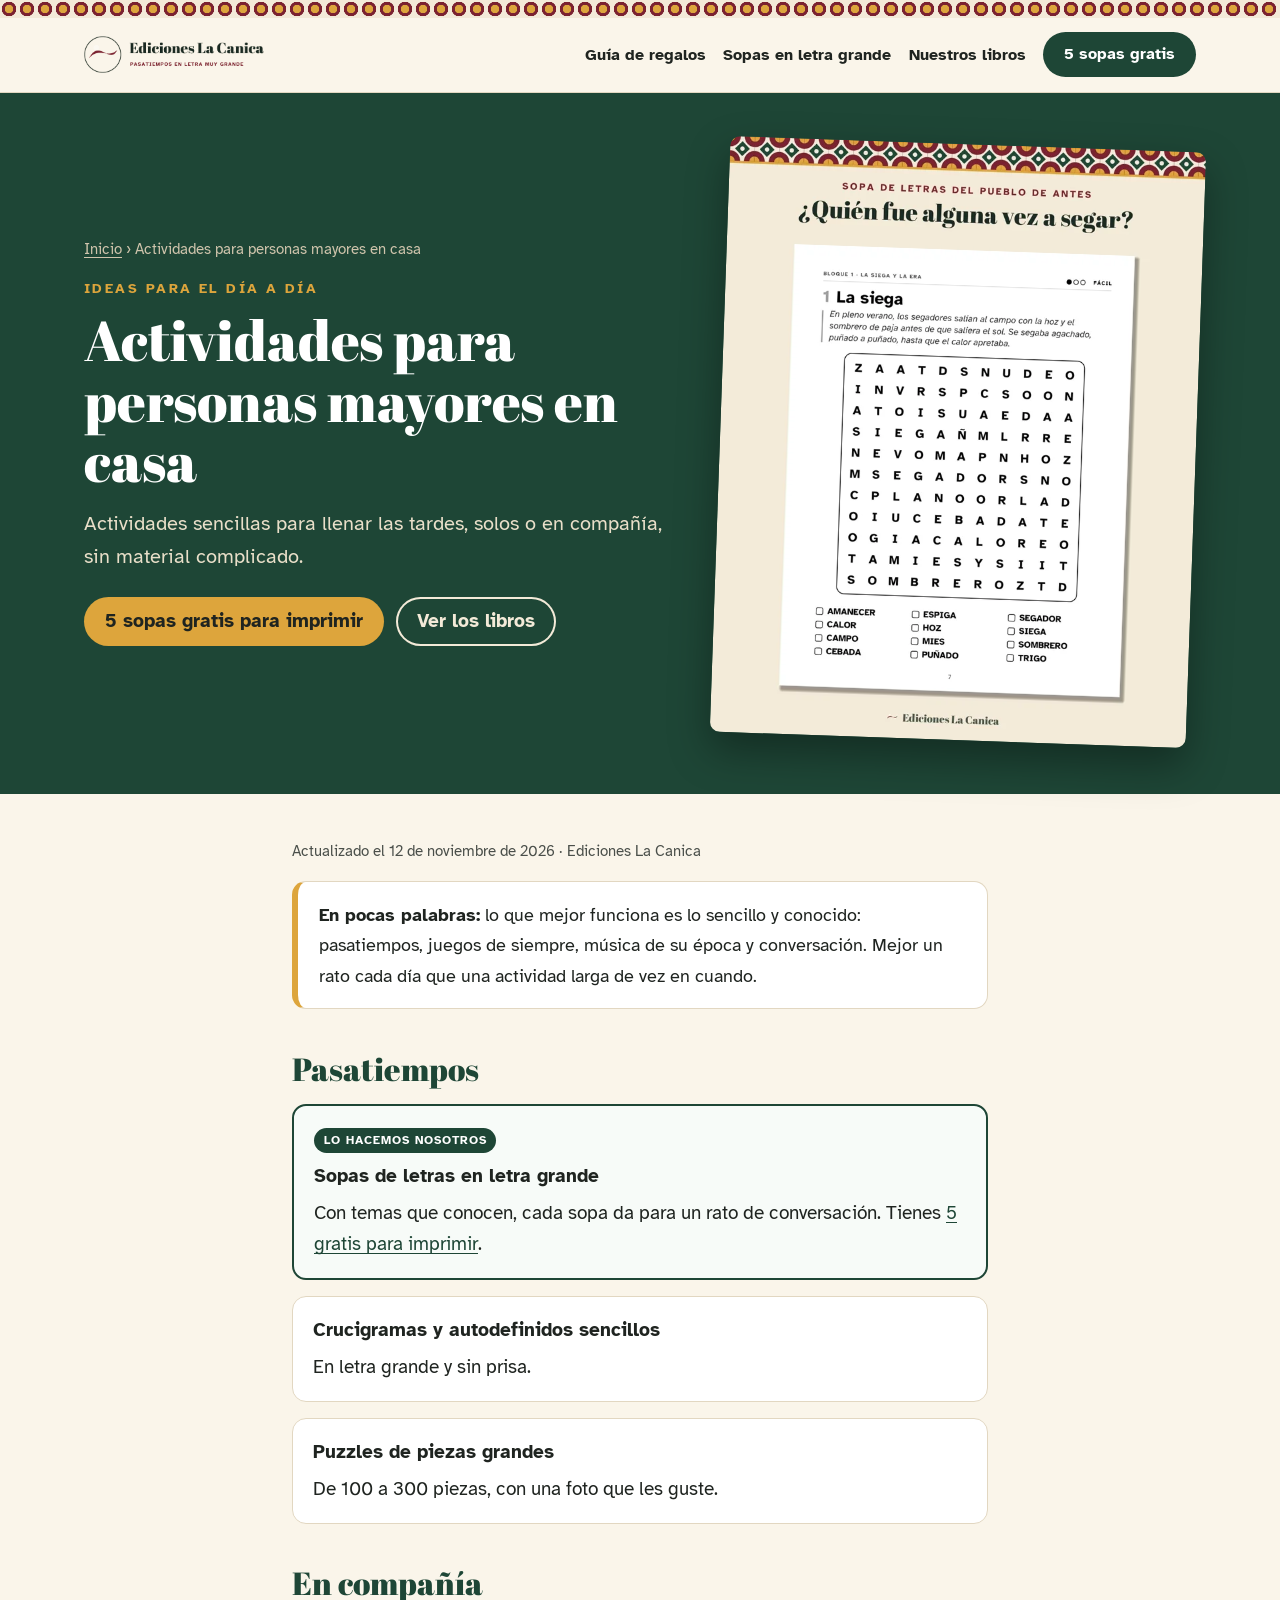
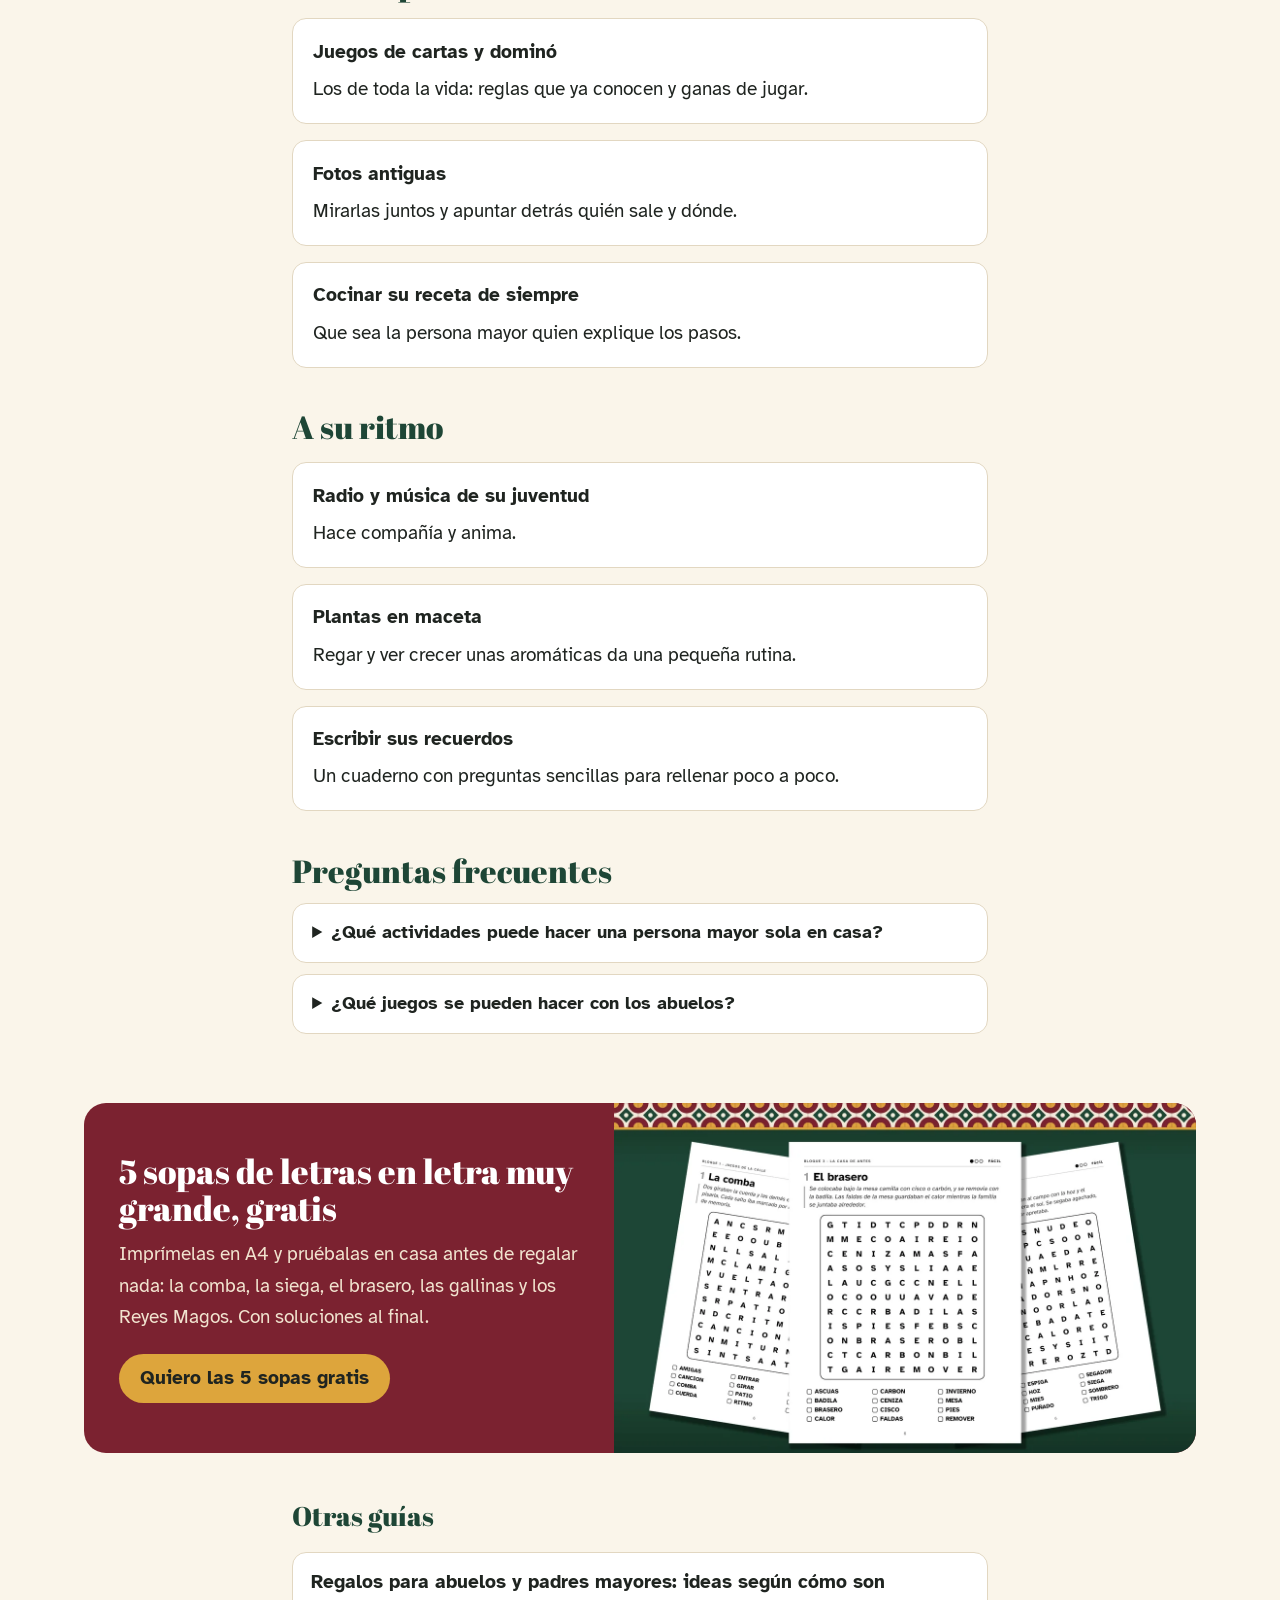
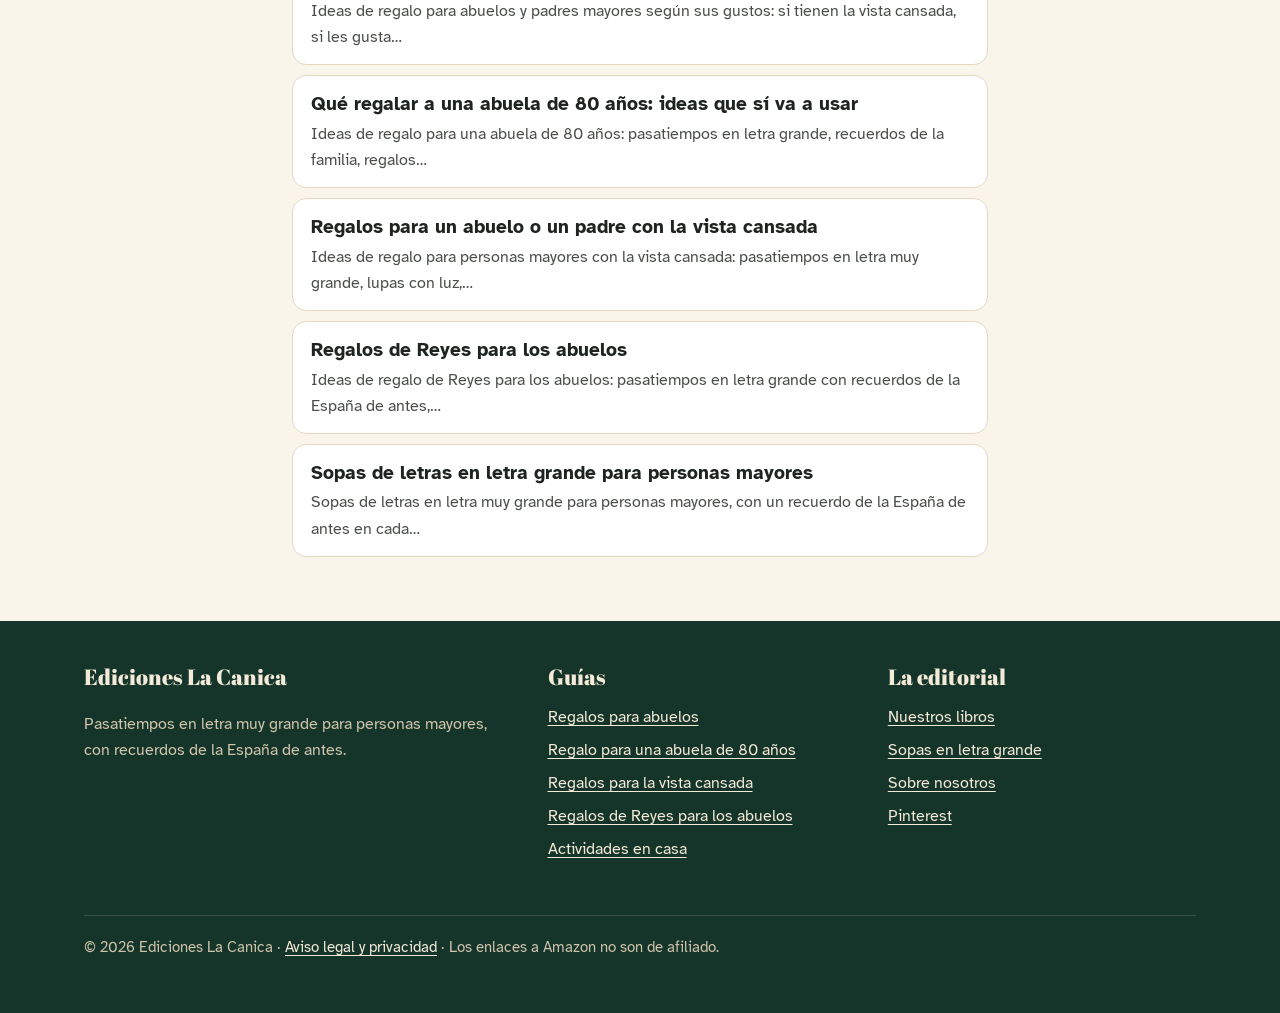
==== actividades-para-mayores-en-casa/index.html @ 73f5ea28 "Web de Ediciones La Canica: guía de regalos para abuelos y sopas de letras en letra grande Co-Author" ====
<!doctype html>
<html lang="es">
<head>
<meta charset="utf-8">
<meta name="viewport" content="width=device-width, initial-scale=1">
<title>Actividades para personas mayores en casa: ideas sencillas</title>
<meta name="description" content="Ideas sencillas de actividades para personas mayores en casa: pasatiempos en letra grande, juegos para hacer en familia, música, plantas y recuerdos.">
<link rel="canonical" href="https://edicioneslacanica.github.io/actividades-para-mayores-en-casa/">
<meta name="robots" content="index, follow, max-image-preview:large">
<meta property="og:type" content="article">
<meta property="og:locale" content="es_ES">
<meta property="og:site_name" content="Ediciones La Canica">
<meta property="og:title" content="Actividades para personas mayores en casa: ideas sencillas">
<meta property="og:description" content="Ideas sencillas de actividades para personas mayores en casa: pasatiempos en letra grande, juegos para hacer en familia, música, plantas y recuerdos.">
<meta property="og:url" content="https://edicioneslacanica.github.io/actividades-para-mayores-en-casa/">
<meta property="og:image" content="https://edicioneslacanica.github.io/img/og-imagen.jpg">
<meta name="twitter:card" content="summary_large_image">
<link rel="icon" type="image/png" href="/favicon.png">
<link rel="preload" href="/fuentes/abril-fatface.woff2" as="font" type="font/woff2" crossorigin>
<link rel="preload" href="/fuentes/atkinson-canica.woff2" as="font" type="font/woff2" crossorigin>
<link rel="stylesheet" href="/estilo.css">
<script type="application/ld+json">{"@context": "https://schema.org", "@graph": [{"@type": "Organization", "@id": "https://edicioneslacanica.github.io/#organizacion", "name": "Ediciones La Canica", "url": "https://edicioneslacanica.github.io/", "logo": "https://edicioneslacanica.github.io/img/logo.png", "sameAs": ["https://www.pinterest.com/edicioneslacanica"]}, {"@type": "WebSite", "@id": "https://edicioneslacanica.github.io/#web", "url": "https://edicioneslacanica.github.io/", "name": "Ediciones La Canica", "inLanguage": "es-ES", "publisher": {"@id": "https://edicioneslacanica.github.io/#organizacion"}}, {"@type": "Article", "headline": "Actividades para personas mayores en casa", "description": "Ideas sencillas de actividades para personas mayores en casa: pasatiempos en letra grande, juegos para hacer en familia, música, plantas y recuerdos.", "inLanguage": "es-ES", "dateModified": "2026-11-12", "mainEntityOfPage": "https://edicioneslacanica.github.io/actividades-para-mayores-en-casa/", "author": {"@id": "https://edicioneslacanica.github.io/#organizacion"}, "publisher": {"@id": "https://edicioneslacanica.github.io/#organizacion"}, "image": "https://edicioneslacanica.github.io/img/sopa-la-siega.webp"}, {"@type": "FAQPage", "mainEntity": [{"@type": "Question", "name": "¿Qué actividades puede hacer una persona mayor sola en casa?", "acceptedAnswer": {"@type": "Answer", "text": "Pasatiempos en letra grande, escuchar la radio o audiolibros, cuidar plantas en maceta, ordenar fotos o escribir sus recuerdos. Mejor si son actividades sencillas y que pueda hacer a su ritmo."}}, {"@type": "Question", "name": "¿Qué juegos se pueden hacer con los abuelos?", "acceptedAnswer": {"@type": "Answer", "text": "Juegos de cartas de siempre, el dominó, sopas de letras a medias o adivinar quién sale en fotos antiguas de la familia."}}]}, {"@type": "BreadcrumbList", "itemListElement": [{"@type": "ListItem", "position": 1, "name": "Inicio", "item": "https://edicioneslacanica.github.io/"}, {"@type": "ListItem", "position": 2, "name": "Actividades para personas mayores en casa", "item": "https://edicioneslacanica.github.io/actividades-para-mayores-en-casa/"}]}]}</script>
</head>
<body>
<div class="baldosas" aria-hidden="true"></div>
<header class="cabecera">
  <div class="dentro">
    <a class="marca" href="/" aria-label="Ediciones La Canica, inicio"><img src="/img/logo.png" width="539" height="112" alt="Ediciones La Canica"></a>
    
<nav class="menu" aria-label="Principal">
  <a href="/">Guía de regalos</a>
  <a href="/sopas-de-letras-letra-grande/">Sopas en letra grande</a>
  <a href="/libros/">Nuestros libros</a>
  <a class="boton" href="https://sopas-letra-grande-gratis.subscribepage.io" rel="noopener">5 sopas gratis</a>
</nav>
  </div>
</header>
<main>
<section class="heroe">
  <div class="dentro">
    <div>
      <p class="miga"><a href="/">Inicio</a> › Actividades para personas mayores en casa</p>
      <p class="etiqueta">Ideas para el día a día</p>
      <h1>Actividades para personas mayores en casa</h1>
      <p class="entradilla">Actividades sencillas para llenar las tardes, solos o en compañía, sin material complicado.</p>
      <div class="acciones">
        <a class="boton oro" href="https://sopas-letra-grande-gratis.subscribepage.io" rel="noopener">5 sopas gratis para imprimir</a>
        <a class="boton claro" href="/libros/">Ver los libros</a>
      </div>
    </div>
    <figure><img src="/img/sopa-la-siega.webp" width="720" height="900" alt="Sopa de letras en letra grande sobre la siega" fetchpriority="high"></figure>
  </div>
</section>
<article class="articulo">
<p class="actualizado">Actualizado el 12 de noviembre de 2026 · Ediciones La Canica</p>

<p class="resumen"><strong>En pocas palabras:</strong> lo que mejor funciona es lo sencillo y conocido: pasatiempos, juegos de siempre, música de su época y conversación. Mejor un rato cada día que una actividad larga de vez en cuando.</p>

<h2>Pasatiempos</h2>
<div class="ideas">
<div class="idea nuestra"><span class="sello">Lo hacemos nosotros</span><h3>Sopas de letras en letra grande</h3><p>Con temas que conocen, cada sopa da para un rato de conversación. Tienes <a href="{LANDING}" rel="noopener">5 gratis para imprimir</a>.</p></div>
<div class="idea"><h3>Crucigramas y autodefinidos sencillos</h3><p>En letra grande y sin prisa.</p></div>
<div class="idea"><h3>Puzzles de piezas grandes</h3><p>De 100 a 300 piezas, con una foto que les guste.</p></div>
</div>

<h2>En compañía</h2>
<div class="ideas">
<div class="idea"><h3>Juegos de cartas y dominó</h3><p>Los de toda la vida: reglas que ya conocen y ganas de jugar.</p></div>
<div class="idea"><h3>Fotos antiguas</h3><p>Mirarlas juntos y apuntar detrás quién sale y dónde.</p></div>
<div class="idea"><h3>Cocinar su receta de siempre</h3><p>Que sea la persona mayor quien explique los pasos.</p></div>
</div>

<h2>A su ritmo</h2>
<div class="ideas">
<div class="idea"><h3>Radio y música de su juventud</h3><p>Hace compañía y anima.</p></div>
<div class="idea"><h3>Plantas en maceta</h3><p>Regar y ver crecer unas aromáticas da una pequeña rutina.</p></div>
<div class="idea"><h3>Escribir sus recuerdos</h3><p>Un cuaderno con preguntas sencillas para rellenar poco a poco.</p></div>
</div>

<h2>Preguntas frecuentes</h2>

<div class="faq"><details><summary>¿Qué actividades puede hacer una persona mayor sola en casa?</summary><p>Pasatiempos en letra grande, escuchar la radio o audiolibros, cuidar plantas en maceta, ordenar fotos o escribir sus recuerdos. Mejor si son actividades sencillas y que pueda hacer a su ritmo.</p></details><details><summary>¿Qué juegos se pueden hacer con los abuelos?</summary><p>Juegos de cartas de siempre, el dominó, sopas de letras a medias o adivinar quién sale en fotos antiguas de la familia.</p></details></div>
</article>

<section class="gratis" aria-labelledby="gratis-titulo">
  <div class="caja">
    <div class="texto">
      <h2 id="gratis-titulo">5 sopas de letras en letra muy grande, gratis</h2>
      <p>Imprímelas en A4 y pruébalas en casa antes de regalar nada: la comba, la siega, el brasero, las gallinas y los Reyes Magos. Con soluciones al final.</p>
      <a class="boton oro" href="https://sopas-letra-grande-gratis.subscribepage.io" rel="noopener">Quiero las 5 sopas gratis</a>
    </div>
    <img src="/img/sopas-gratis.webp" width="1200" height="720" loading="lazy" alt="Tres páginas de sopas de letras en letra muy grande para imprimir">
  </div>
</section>
<aside class="otras" aria-label="Otras guías"><h2>Otras guías</h2><ul><li><a href="/">Regalos para abuelos y padres mayores: ideas según cómo son<span>Ideas de regalo para abuelos y padres mayores según sus gustos: si tienen la vista cansada, si les gusta…</span></a></li><li><a href="/regalo-abuela-80-anos/">Qué regalar a una abuela de 80 años: ideas que sí va a usar<span>Ideas de regalo para una abuela de 80 años: pasatiempos en letra grande, recuerdos de la familia, regalos…</span></a></li><li><a href="/regalos-abuelo-vista-cansada/">Regalos para un abuelo o un padre con la vista cansada<span>Ideas de regalo para personas mayores con la vista cansada: pasatiempos en letra muy grande, lupas con luz,…</span></a></li><li><a href="/regalos-reyes-abuelos/">Regalos de Reyes para los abuelos<span>Ideas de regalo de Reyes para los abuelos: pasatiempos en letra grande con recuerdos de la España de antes,…</span></a></li><li><a href="/sopas-de-letras-letra-grande/">Sopas de letras en letra grande para personas mayores<span>Sopas de letras en letra muy grande para personas mayores, con un recuerdo de la España de antes en cada…</span></a></li></ul></aside>
</main>
<footer class="pie">
  <div class="dentro">
    <div>
      <h2>Ediciones La Canica</h2>
      <p>Pasatiempos en letra muy grande para personas mayores, con recuerdos de la España de antes.</p>
    </div>
    <div>
      <h2>Guías</h2>
      <ul>
        <li><a href="/">Regalos para abuelos</a></li>
        <li><a href="/regalo-abuela-80-anos/">Regalo para una abuela de 80 años</a></li>
        <li><a href="/regalos-abuelo-vista-cansada/">Regalos para la vista cansada</a></li>
        <li><a href="/regalos-reyes-abuelos/">Regalos de Reyes para los abuelos</a></li>
        <li><a href="/actividades-para-mayores-en-casa/">Actividades en casa</a></li>
      </ul>
    </div>
    <div>
      <h2>La editorial</h2>
      <ul>
        <li><a href="/libros/">Nuestros libros</a></li>
        <li><a href="/sopas-de-letras-letra-grande/">Sopas en letra grande</a></li>
        <li><a href="/sobre-nosotros/">Sobre nosotros</a></li>
        <li><a href="https://www.pinterest.com/edicioneslacanica" rel="noopener">Pinterest</a></li>
      </ul>
    </div>
    <p class="legal">© 2026 Ediciones La Canica · <a href="/aviso-legal/">Aviso legal y privacidad</a> · Los enlaces a Amazon no son de afiliado.</p>
  </div>
</footer>
</body>
</html>
---- estilo.css ----
/* Ediciones La Canica · web estática. Letra grande y contraste alto: la leen hijos, nietos y mayores. */
@font-face { font-family: "Abril Fatface"; src: url("/fuentes/abril-fatface.woff2") format("woff2"); font-weight: 400; font-display: swap; }
@font-face { font-family: "Atkinson Hyperlegible"; src: url("/fuentes/atkinson-canica.woff2") format("woff2"); font-weight: 400; font-display: swap; }
@font-face { font-family: "Atkinson Hyperlegible"; src: url("/fuentes/atkinson-canica-bold.woff2") format("woff2"); font-weight: 700; font-display: swap; }

:root {
  --verde: #1E4636;
  --verde-osc: #16352A;
  --granate: #7B2230;
  --oro: #DDA53C;
  --crema: #F3EAD8;
  --crema-2: #FAF5EA;
  --tinta: #1F2420;
  --tinta-2: #4A4F4A;
  --linea: #E2D7C1;
  --ancho: 46rem;
  --ancho-ancho: 72rem;
  --radio: 14px;
}

* { box-sizing: border-box; }
html { -webkit-text-size-adjust: 100%; }
body {
  margin: 0;
  background: var(--crema-2);
  color: var(--tinta);
  font-family: "Atkinson Hyperlegible", system-ui, -apple-system, "Segoe UI", sans-serif;
  font-size: 1.1875rem;
  line-height: 1.65;
}
img { max-width: 100%; height: auto; display: block; }
a { color: var(--verde); text-decoration-thickness: 1px; text-underline-offset: 3px; }
a:hover { color: var(--granate); }
:focus-visible { outline: 3px solid var(--oro); outline-offset: 3px; }

/* Franja de baldosas, como en las portadas */
.baldosas {
  height: 18px;
  background:
    radial-gradient(circle at 50% 50%, var(--oro) 0 4px, transparent 4.5px) 0 0 / 18px 18px,
    radial-gradient(circle at 50% 50%, var(--granate) 0 7px, transparent 7.5px) 0 0 / 18px 18px,
    var(--crema);
}

/* Cabecera */
.cabecera { background: var(--crema-2); border-bottom: 1px solid var(--linea); }
.cabecera .dentro {
  max-width: var(--ancho-ancho); margin: 0 auto; padding: 0.9rem 1.25rem;
  display: flex; align-items: center; justify-content: space-between; gap: 1rem; flex-wrap: wrap;
}
.marca { display: flex; align-items: center; gap: 0.6rem; text-decoration: none; color: var(--verde); }
.marca img { width: 180px; }
.menu { display: flex; gap: 1.1rem; flex-wrap: wrap; align-items: center; font-size: 1rem; }
.menu a { text-decoration: none; color: var(--tinta); font-weight: 700; }
.menu a:hover { color: var(--granate); }
.menu a.boton { color: #fff; }

/* Botones */
.boton {
  display: inline-block; background: var(--verde); color: #fff; text-decoration: none;
  padding: 0.75rem 1.3rem; border-radius: 999px; font-weight: 700; line-height: 1.3;
}
.boton:hover { background: var(--granate); color: #fff; }
.boton.oro { background: var(--oro); color: var(--tinta); }
.boton.oro:hover { background: #c98f22; color: var(--tinta); }
.boton.claro { background: transparent; color: var(--verde); box-shadow: inset 0 0 0 2px var(--verde); }
.boton.claro:hover { background: var(--verde); color: #fff; }

/* Portada de cada página */
.heroe { background: var(--verde); color: var(--crema); }
.heroe .dentro { max-width: var(--ancho-ancho); margin: 0 auto; padding: 3.2rem 1.25rem 3.4rem; display: grid; gap: 2.5rem; grid-template-columns: 1.25fr 1fr; align-items: center; }
.heroe.solo-texto .dentro { grid-template-columns: 1fr; max-width: var(--ancho); }
.heroe .etiqueta { color: var(--oro); letter-spacing: 0.18em; font-size: 0.85rem; font-weight: 700; text-transform: uppercase; margin: 0 0 0.6rem; }
.heroe h1 { font-family: "Abril Fatface", Georgia, serif; font-weight: 400; font-size: clamp(2.2rem, 5vw, 3.5rem); line-height: 1.08; margin: 0 0 1rem; color: #fff; }
.heroe .entradilla { font-size: 1.25rem; color: #E9DFC9; margin: 0 0 1.5rem; }
.heroe .acciones { display: flex; gap: 0.8rem; flex-wrap: wrap; }
.heroe .acciones .boton.claro { color: var(--crema); box-shadow: inset 0 0 0 2px var(--crema); }
.heroe .acciones .boton.claro:hover { background: var(--crema); color: var(--verde); }
.heroe figure { margin: 0; }
.heroe figure img { border-radius: 10px; box-shadow: 0 18px 40px rgba(0,0,0,0.35); transform: rotate(2deg); }
.miga { font-size: 0.95rem; color: #CFC4AC; margin: 0 0 1rem; }
.miga a { color: #CFC4AC; }

/* Cuerpo */
main { display: block; }
.articulo { max-width: var(--ancho); margin: 0 auto; padding: 2.8rem 1.25rem 1rem; }
.articulo h2 { font-family: "Abril Fatface", Georgia, serif; font-weight: 400; font-size: 2rem; line-height: 1.15; color: var(--verde); margin: 2.6rem 0 0.8rem; }
.articulo h3 { font-size: 1.3rem; margin: 1.8rem 0 0.4rem; color: var(--tinta); }
.articulo p { margin: 0 0 1.1rem; }
.articulo ul, .articulo ol { padding-left: 1.3rem; margin: 0 0 1.2rem; }
.articulo li { margin: 0 0 0.5rem; }
.articulo .resumen {
  background: #fff; border: 1px solid var(--linea); border-left: 6px solid var(--oro);
  border-radius: var(--radio); padding: 1.1rem 1.3rem; margin: 0 0 1.8rem; font-size: 1.15rem;
}
.actualizado { font-size: 0.95rem; color: var(--tinta-2); margin-bottom: 1.4rem; }

/* Tarjetas de ideas */
.ideas { display: grid; gap: 1rem; margin: 1rem 0 1.6rem; }
.idea { background: #fff; border: 1px solid var(--linea); border-radius: var(--radio); padding: 1.1rem 1.25rem; }
.idea h3 { margin: 0 0 0.35rem; font-size: 1.2rem; }
.idea p { margin: 0; }
.idea .por-que { color: var(--tinta-2); font-size: 1.02rem; margin-top: 0.35rem; }
.idea.nuestra { border: 2px solid var(--verde); background: #F7FBF8; }
.idea .sello { display: inline-block; background: var(--verde); color: #fff; font-size: 0.78rem; letter-spacing: 0.08em; text-transform: uppercase; border-radius: 999px; padding: 0.15rem 0.6rem; margin-bottom: 0.45rem; font-weight: 700; }

/* Caja del imprimible gratis */
.gratis {
  margin: 2.6rem auto; max-width: var(--ancho-ancho); padding: 0 1.25rem;
}
.gratis .caja {
  background: var(--granate); color: var(--crema); border-radius: 22px; overflow: hidden;
  display: grid; grid-template-columns: 1fr 1.1fr; align-items: center;
}
.gratis .texto { padding: 2.2rem 2.2rem; }
.gratis h2 { font-family: "Abril Fatface", Georgia, serif; font-weight: 400; color: #fff; font-size: 2.1rem; line-height: 1.1; margin: 0 0 0.8rem; }
.gratis p { margin: 0 0 1.3rem; color: #F1E3CF; }
.gratis img { width: 100%; height: 100%; object-fit: cover; }

/* Libros */
.libros { display: grid; grid-template-columns: repeat(auto-fit, minmax(16rem, 1fr)); gap: 1.6rem; margin: 1.4rem 0 2rem; }
.libro { background: #fff; border: 1px solid var(--linea); border-radius: var(--radio); padding: 1.2rem; display: flex; flex-direction: column; gap: 0.8rem; }
.libro img { border-radius: 6px; box-shadow: 0 10px 24px rgba(30,70,54,0.22); }
.libro h3 { margin: 0.4rem 0 0; font-size: 1.25rem; }
.libro p { margin: 0; font-size: 1.05rem; color: var(--tinta-2); }
.libro .boton { align-self: flex-start; margin-top: auto; }

/* Galería de sopas */
.galeria { display: grid; grid-template-columns: repeat(auto-fit, minmax(13rem, 1fr)); gap: 1rem; margin: 1.2rem 0 1.8rem; }
.galeria figure { margin: 0; background: #fff; border: 1px solid var(--linea); border-radius: var(--radio); overflow: hidden; }
.galeria figcaption { padding: 0.6rem 0.9rem; font-size: 0.98rem; color: var(--tinta-2); }

/* Preguntas frecuentes */
.faq details { background: #fff; border: 1px solid var(--linea); border-radius: var(--radio); padding: 0.9rem 1.2rem; margin: 0 0 0.7rem; }
.faq summary { cursor: pointer; font-weight: 700; font-size: 1.12rem; }
.faq details p { margin: 0.7rem 0 0.2rem; }

/* Enlaces a otras guías */
.otras { max-width: var(--ancho); margin: 0 auto; padding: 0 1.25rem 2rem; }
.otras h2 { font-family: "Abril Fatface", Georgia, serif; font-weight: 400; color: var(--verde); font-size: 1.7rem; margin: 1.2rem 0 0.8rem; }
.otras ul { list-style: none; padding: 0; margin: 0; display: grid; gap: 0.6rem; }
.otras li a { display: block; background: #fff; border: 1px solid var(--linea); border-radius: var(--radio); padding: 0.85rem 1.1rem; text-decoration: none; font-weight: 700; color: var(--tinta); }
.otras li a:hover { border-color: var(--verde); color: var(--verde); }
.otras li a span { display: block; font-weight: 400; color: var(--tinta-2); font-size: 1rem; }

/* Pie */
.pie { background: var(--verde-osc); color: #CFC4AC; margin-top: 2rem; font-size: 1rem; }
.pie .dentro { max-width: var(--ancho-ancho); margin: 0 auto; padding: 2.4rem 1.25rem; display: grid; grid-template-columns: 1.4fr 1fr 1fr; gap: 2rem; }
.pie h2 { font-family: "Abril Fatface", Georgia, serif; font-weight: 400; color: var(--crema); font-size: 1.35rem; margin: 0 0 0.6rem; }
.pie a { color: var(--crema); }
.pie ul { list-style: none; padding: 0; margin: 0; }
.pie li { margin-bottom: 0.4rem; }
.pie .legal { grid-column: 1 / -1; border-top: 1px solid rgba(243,234,216,0.15); padding-top: 1.2rem; font-size: 0.92rem; }

@media (max-width: 760px) {
  body { font-size: 1.125rem; }
  .heroe .dentro { grid-template-columns: 1fr; padding: 2.4rem 1.25rem 2.6rem; }
  .heroe figure { max-width: 22rem; }
  .gratis .caja { grid-template-columns: 1fr; }
  .gratis .texto { padding: 1.6rem; }
  .pie .dentro { grid-template-columns: 1fr; }
  .marca img { width: 150px; }
  .menu { gap: 0.8rem; }
}
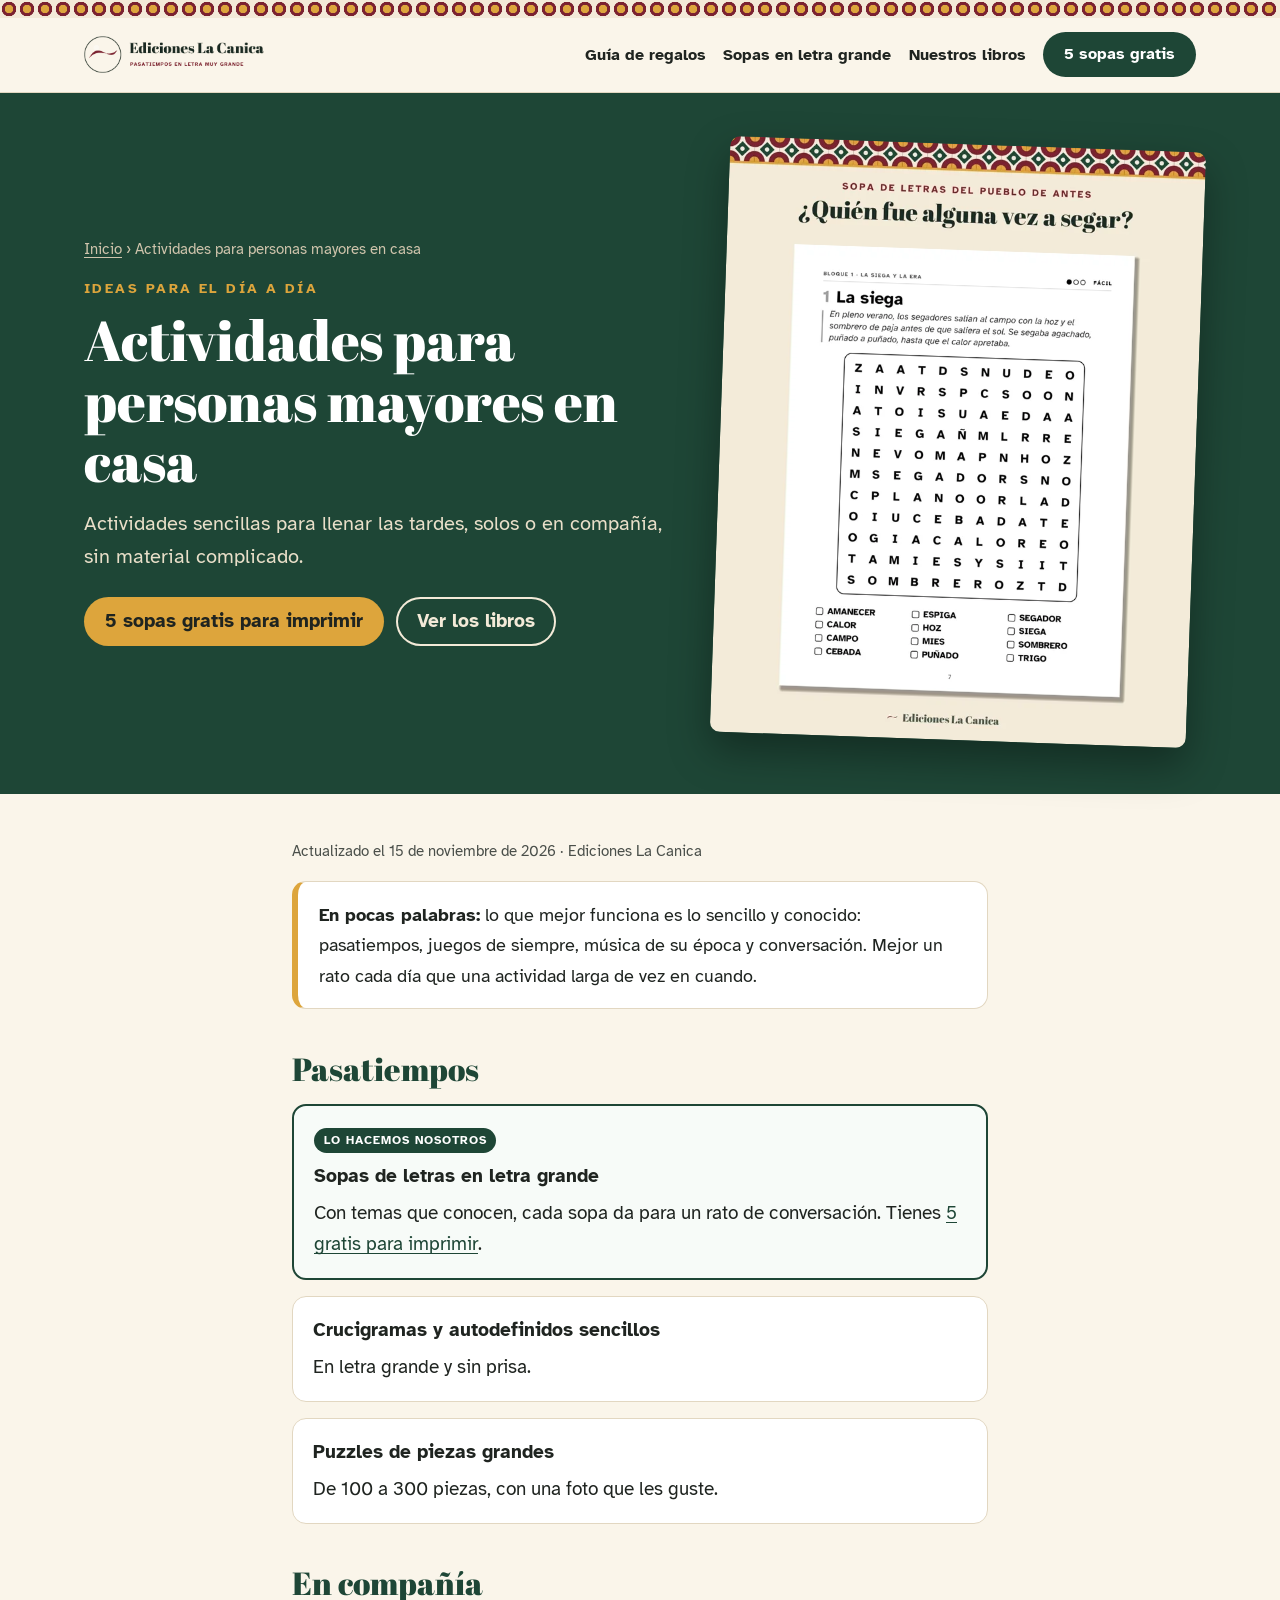
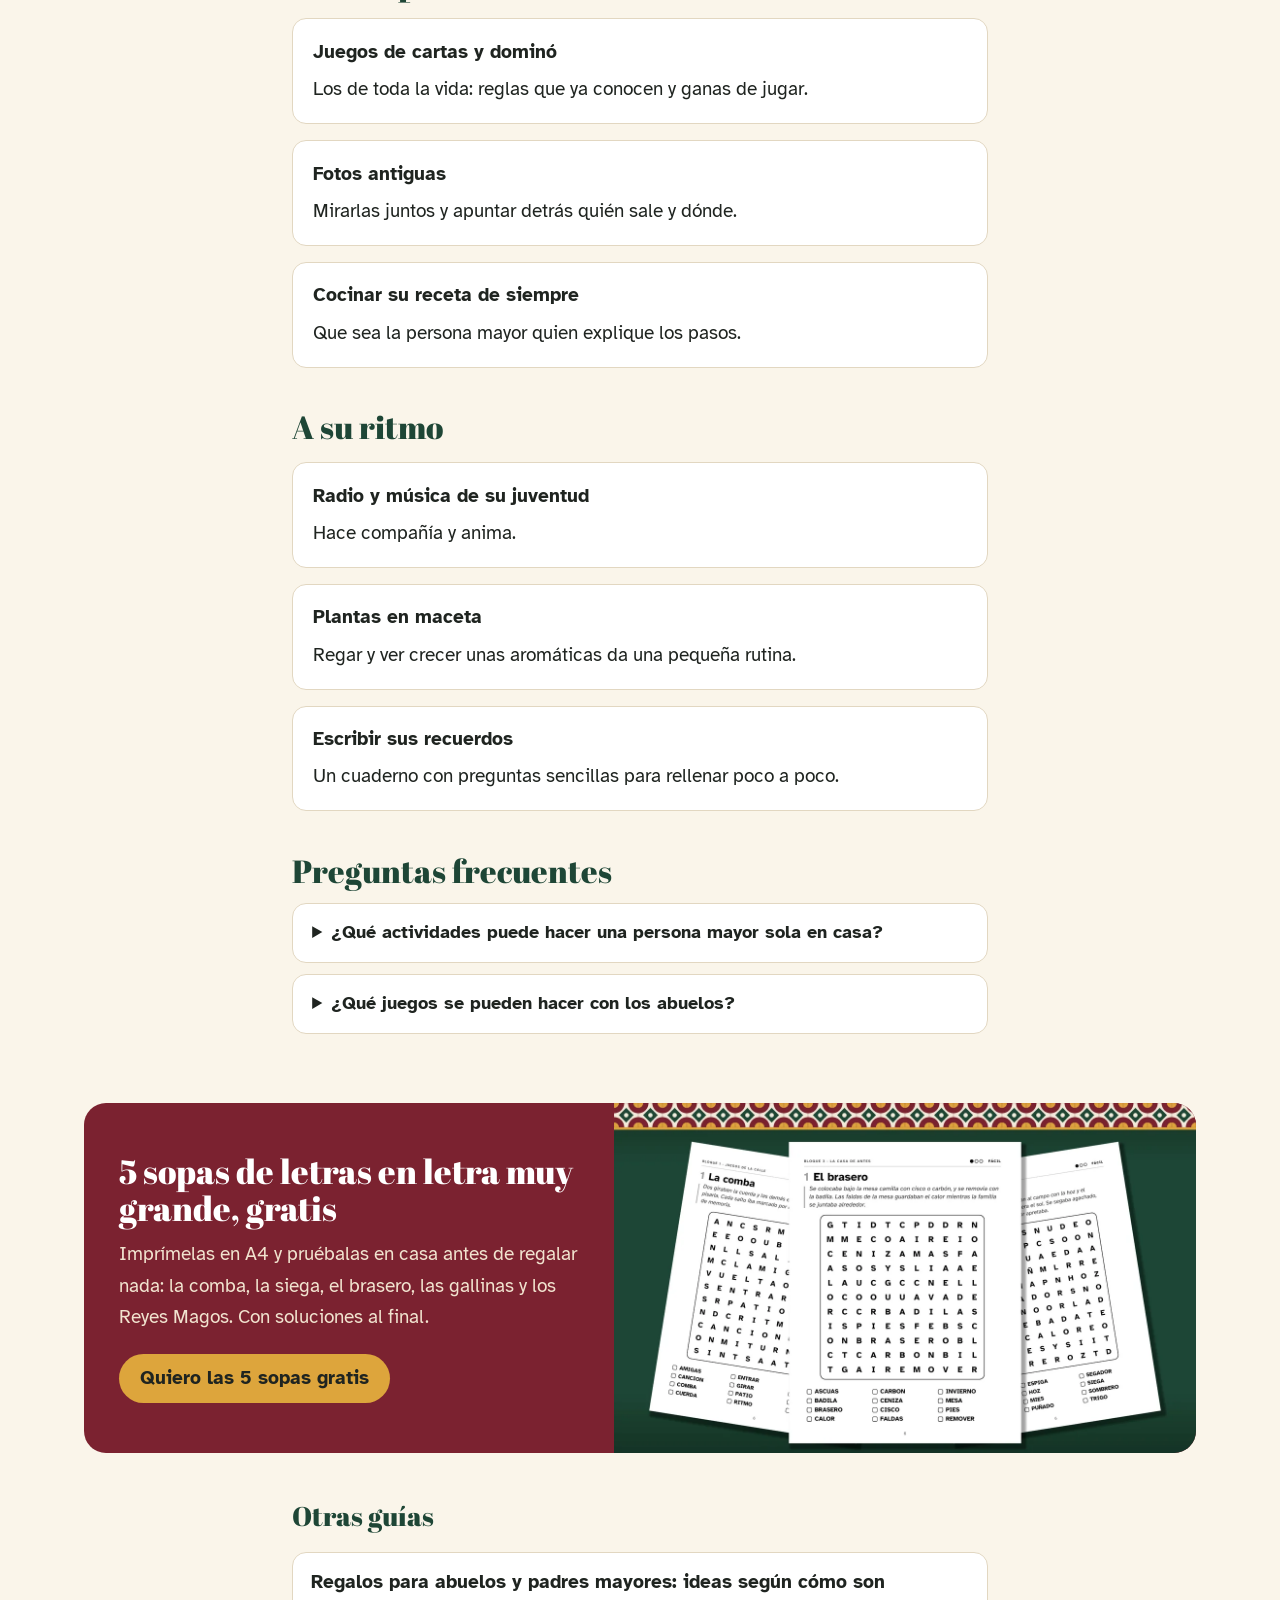
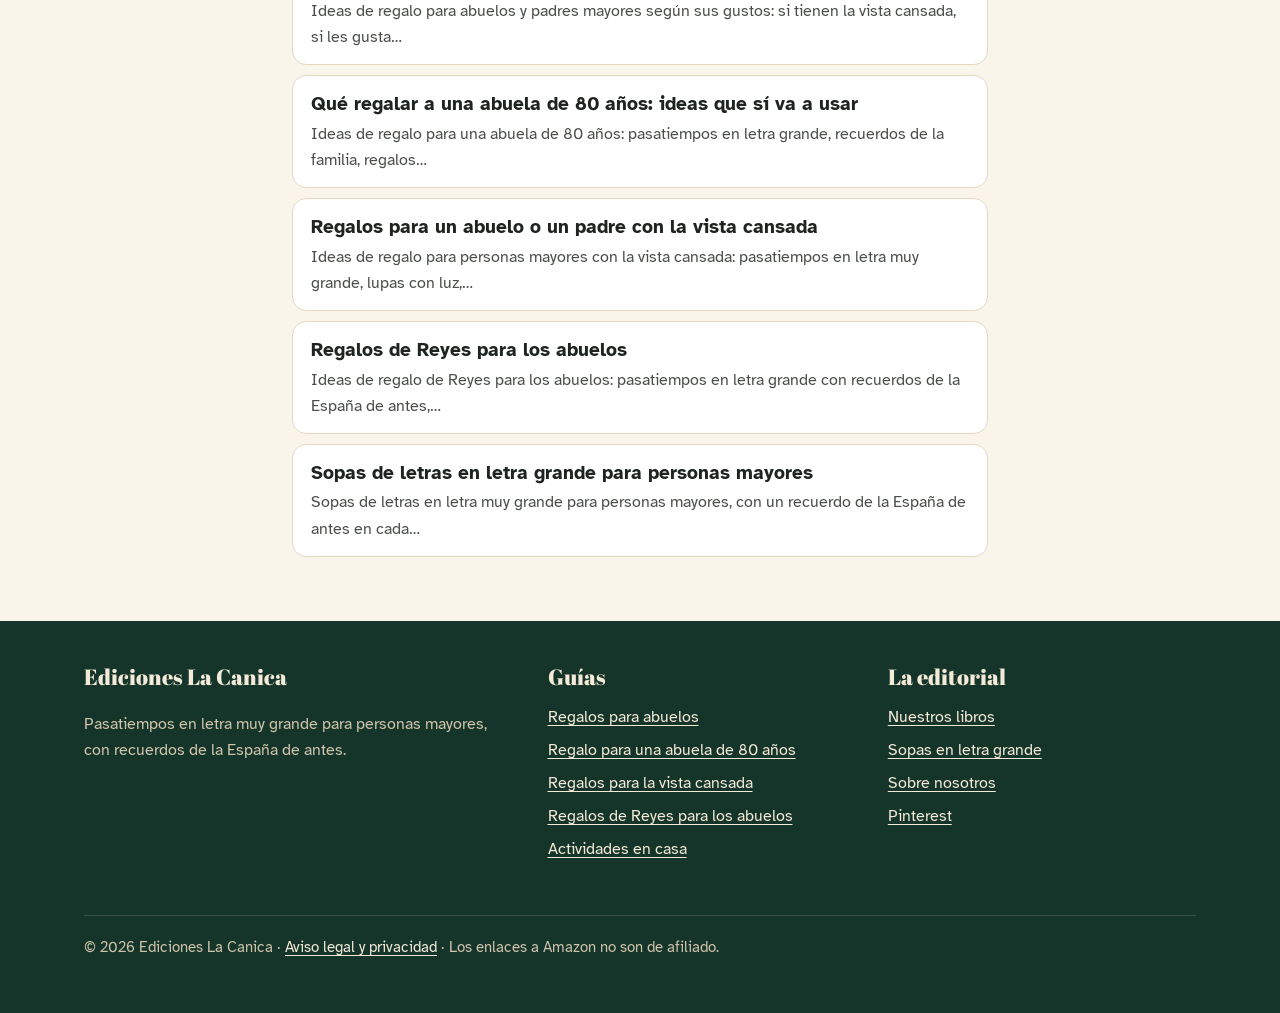
==== commit ccd1dec6: "Añade el vol. 3, La Navidad de antes, a la web Co-Authored-By: Claude Opus 5.5 <noreply@anthropic.co" ====
--- a/actividades-para-mayores-en-casa/index.html
+++ b/actividades-para-mayores-en-casa/index.html
@@ -6,6 +6,8 @@
 <title>Actividades para personas mayores en casa: ideas sencillas</title>
 <meta name="description" content="Ideas sencillas de actividades para personas mayores en casa: pasatiempos en letra grande, juegos para hacer en familia, música, plantas y recuerdos.">
 <link rel="canonical" href="https://edicioneslacanica.github.io/actividades-para-mayores-en-casa/">
+<meta name="google-site-verification" content="VkNssRUTS8YzPhkFAHOgQdFWMbKlsd9Glyf-zC-2MkE">
+<meta name="p:domain_verify" content="fee0f769501e787d30c666278166b75b">
 <meta name="robots" content="index, follow, max-image-preview:large">
 <meta property="og:type" content="article">
 <meta property="og:locale" content="es_ES">
@@ -19,7 +21,7 @@
 <link rel="preload" href="/fuentes/abril-fatface.woff2" as="font" type="font/woff2" crossorigin>
 <link rel="preload" href="/fuentes/atkinson-canica.woff2" as="font" type="font/woff2" crossorigin>
 <link rel="stylesheet" href="/estilo.css">
-<script type="application/ld+json">{"@context": "https://schema.org", "@graph": [{"@type": "Organization", "@id": "https://edicioneslacanica.github.io/#organizacion", "name": "Ediciones La Canica", "url": "https://edicioneslacanica.github.io/", "logo": "https://edicioneslacanica.github.io/img/logo.png", "sameAs": ["https://www.pinterest.com/edicioneslacanica"]}, {"@type": "WebSite", "@id": "https://edicioneslacanica.github.io/#web", "url": "https://edicioneslacanica.github.io/", "name": "Ediciones La Canica", "inLanguage": "es-ES", "publisher": {"@id": "https://edicioneslacanica.github.io/#organizacion"}}, {"@type": "Article", "headline": "Actividades para personas mayores en casa", "description": "Ideas sencillas de actividades para personas mayores en casa: pasatiempos en letra grande, juegos para hacer en familia, música, plantas y recuerdos.", "inLanguage": "es-ES", "dateModified": "2026-11-12", "mainEntityOfPage": "https://edicioneslacanica.github.io/actividades-para-mayores-en-casa/", "author": {"@id": "https://edicioneslacanica.github.io/#organizacion"}, "publisher": {"@id": "https://edicioneslacanica.github.io/#organizacion"}, "image": "https://edicioneslacanica.github.io/img/sopa-la-siega.webp"}, {"@type": "FAQPage", "mainEntity": [{"@type": "Question", "name": "¿Qué actividades puede hacer una persona mayor sola en casa?", "acceptedAnswer": {"@type": "Answer", "text": "Pasatiempos en letra grande, escuchar la radio o audiolibros, cuidar plantas en maceta, ordenar fotos o escribir sus recuerdos. Mejor si son actividades sencillas y que pueda hacer a su ritmo."}}, {"@type": "Question", "name": "¿Qué juegos se pueden hacer con los abuelos?", "acceptedAnswer": {"@type": "Answer", "text": "Juegos de cartas de siempre, el dominó, sopas de letras a medias o adivinar quién sale en fotos antiguas de la familia."}}]}, {"@type": "BreadcrumbList", "itemListElement": [{"@type": "ListItem", "position": 1, "name": "Inicio", "item": "https://edicioneslacanica.github.io/"}, {"@type": "ListItem", "position": 2, "name": "Actividades para personas mayores en casa", "item": "https://edicioneslacanica.github.io/actividades-para-mayores-en-casa/"}]}]}</script>
+<script type="application/ld+json">{"@context": "https://schema.org", "@graph": [{"@type": "Organization", "@id": "https://edicioneslacanica.github.io/#organizacion", "name": "Ediciones La Canica", "url": "https://edicioneslacanica.github.io/", "logo": "https://edicioneslacanica.github.io/img/logo.png", "sameAs": ["https://www.pinterest.com/edicioneslacanica"]}, {"@type": "WebSite", "@id": "https://edicioneslacanica.github.io/#web", "url": "https://edicioneslacanica.github.io/", "name": "Ediciones La Canica", "inLanguage": "es-ES", "publisher": {"@id": "https://edicioneslacanica.github.io/#organizacion"}}, {"@type": "Article", "headline": "Actividades para personas mayores en casa", "description": "Ideas sencillas de actividades para personas mayores en casa: pasatiempos en letra grande, juegos para hacer en familia, música, plantas y recuerdos.", "inLanguage": "es-ES", "dateModified": "2026-11-15", "mainEntityOfPage": "https://edicioneslacanica.github.io/actividades-para-mayores-en-casa/", "author": {"@id": "https://edicioneslacanica.github.io/#organizacion"}, "publisher": {"@id": "https://edicioneslacanica.github.io/#organizacion"}, "image": "https://edicioneslacanica.github.io/img/sopa-la-siega.webp"}, {"@type": "FAQPage", "mainEntity": [{"@type": "Question", "name": "¿Qué actividades puede hacer una persona mayor sola en casa?", "acceptedAnswer": {"@type": "Answer", "text": "Pasatiempos en letra grande, escuchar la radio o audiolibros, cuidar plantas en maceta, ordenar fotos o escribir sus recuerdos. Mejor si son actividades sencillas y que pueda hacer a su ritmo."}}, {"@type": "Question", "name": "¿Qué juegos se pueden hacer con los abuelos?", "acceptedAnswer": {"@type": "Answer", "text": "Juegos de cartas de siempre, el dominó, sopas de letras a medias o adivinar quién sale en fotos antiguas de la familia."}}]}, {"@type": "BreadcrumbList", "itemListElement": [{"@type": "ListItem", "position": 1, "name": "Inicio", "item": "https://edicioneslacanica.github.io/"}, {"@type": "ListItem", "position": 2, "name": "Actividades para personas mayores en casa", "item": "https://edicioneslacanica.github.io/actividades-para-mayores-en-casa/"}]}]}</script>
 </head>
 <body>
 <div class="baldosas" aria-hidden="true"></div>
@@ -52,7 +54,7 @@
   </div>
 </section>
 <article class="articulo">
-<p class="actualizado">Actualizado el 12 de noviembre de 2026 · Ediciones La Canica</p>
+<p class="actualizado">Actualizado el 15 de noviembre de 2026 · Ediciones La Canica</p>
 
 <p class="resumen"><strong>En pocas palabras:</strong> lo que mejor funciona es lo sencillo y conocido: pasatiempos, juegos de siempre, música de su época y conversación. Mejor un rato cada día que una actividad larga de vez en cuando.</p>
 
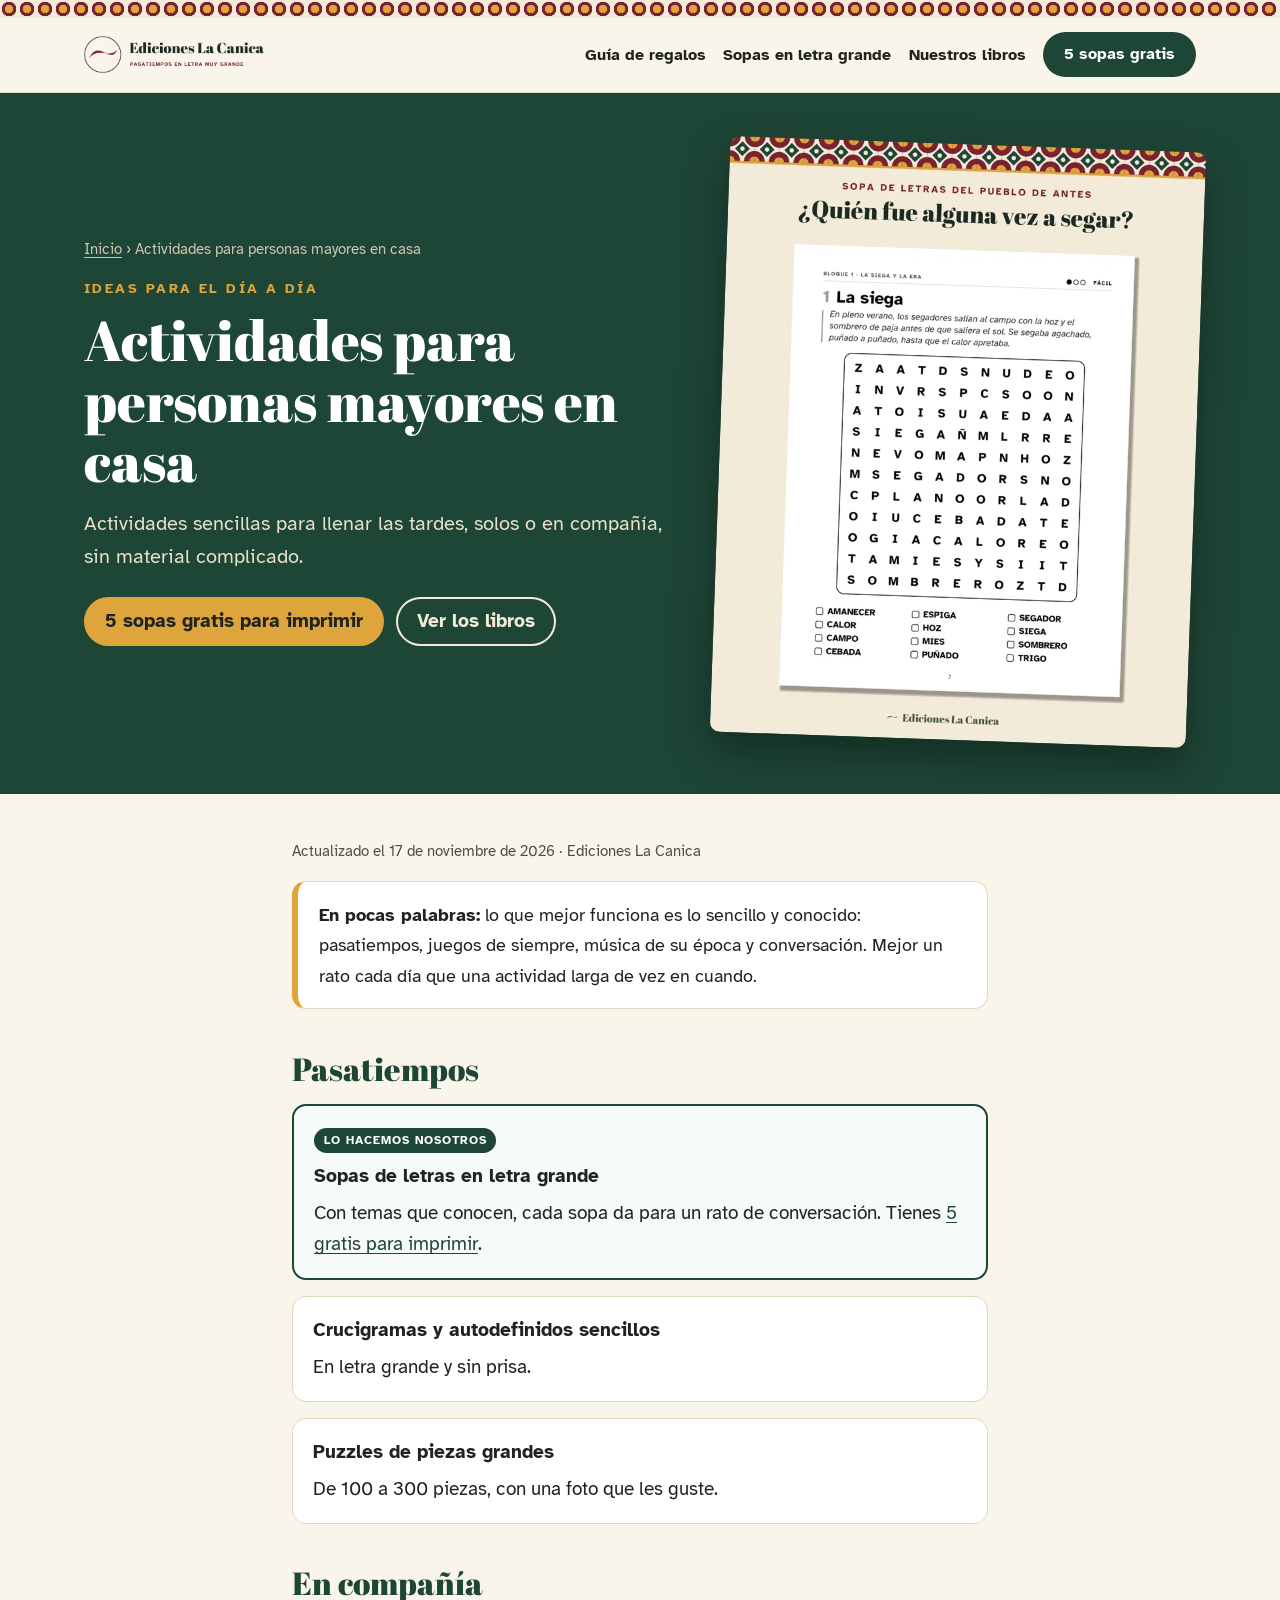
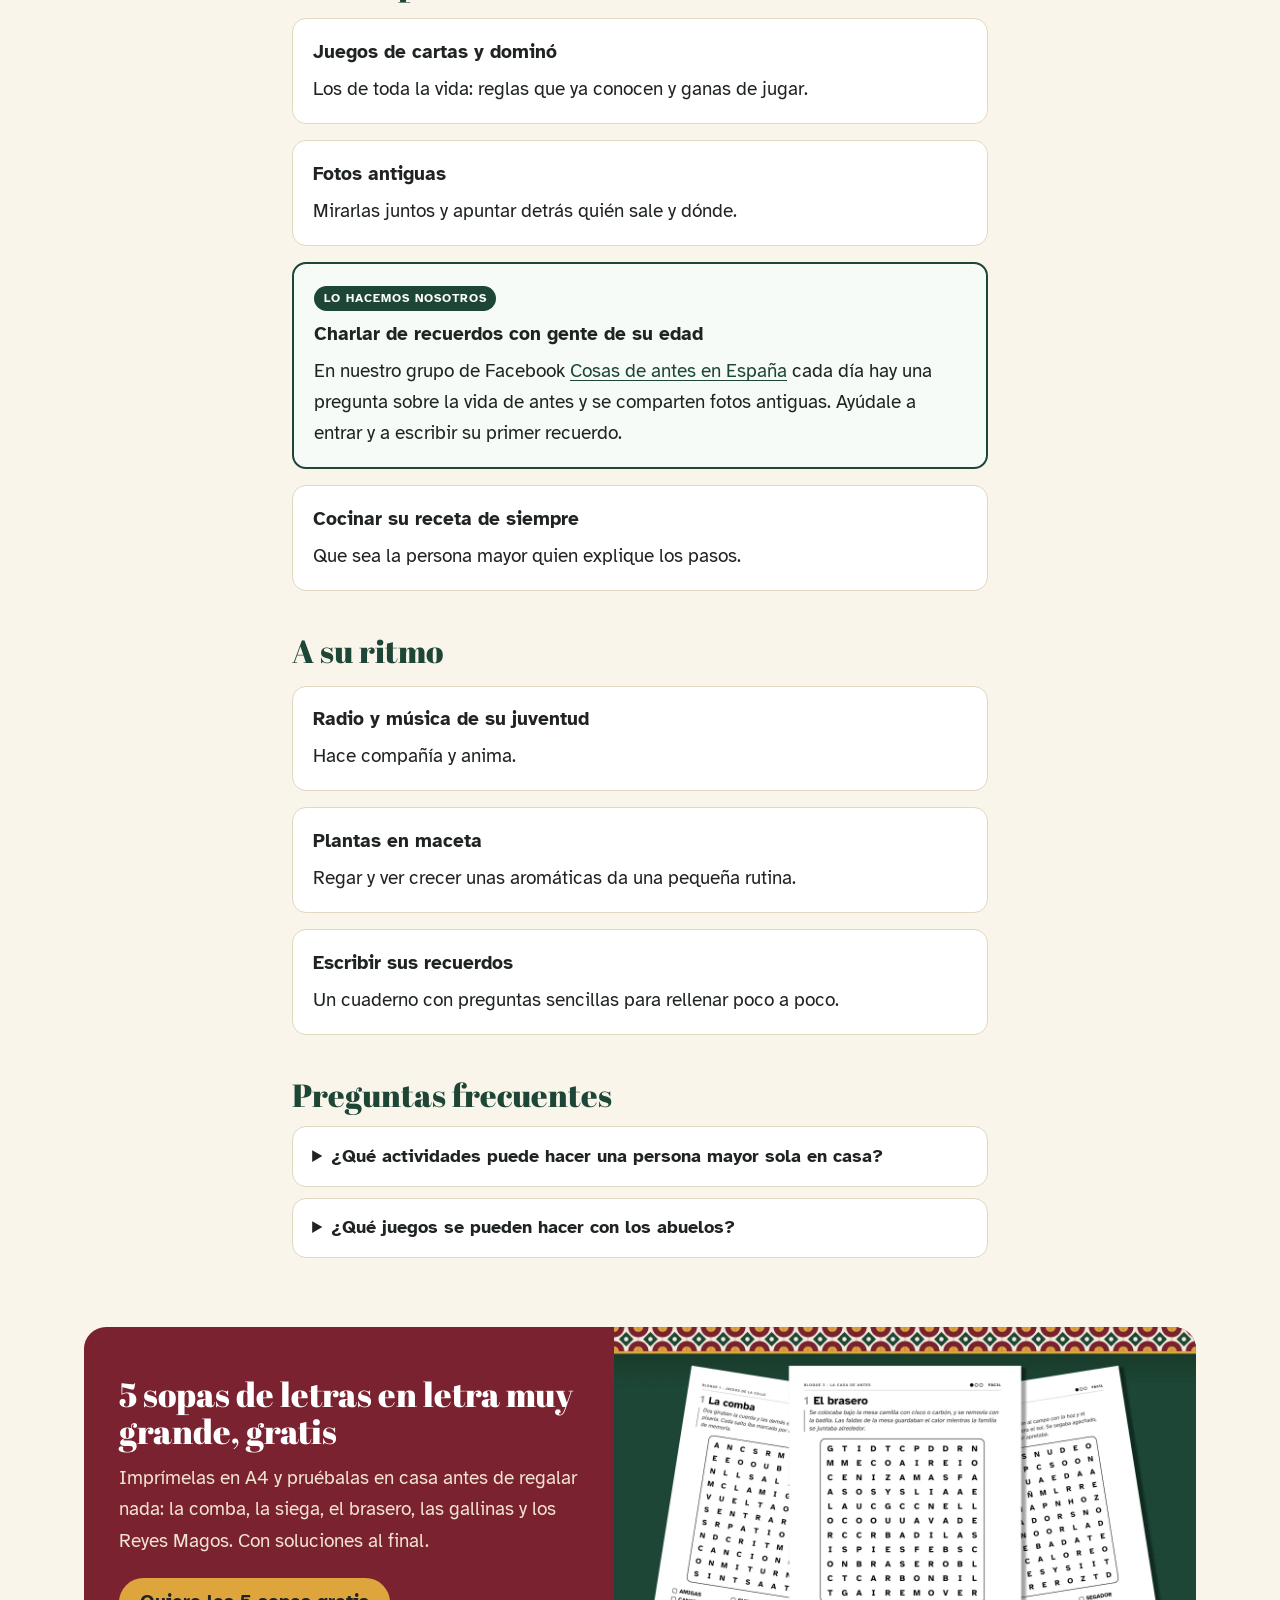
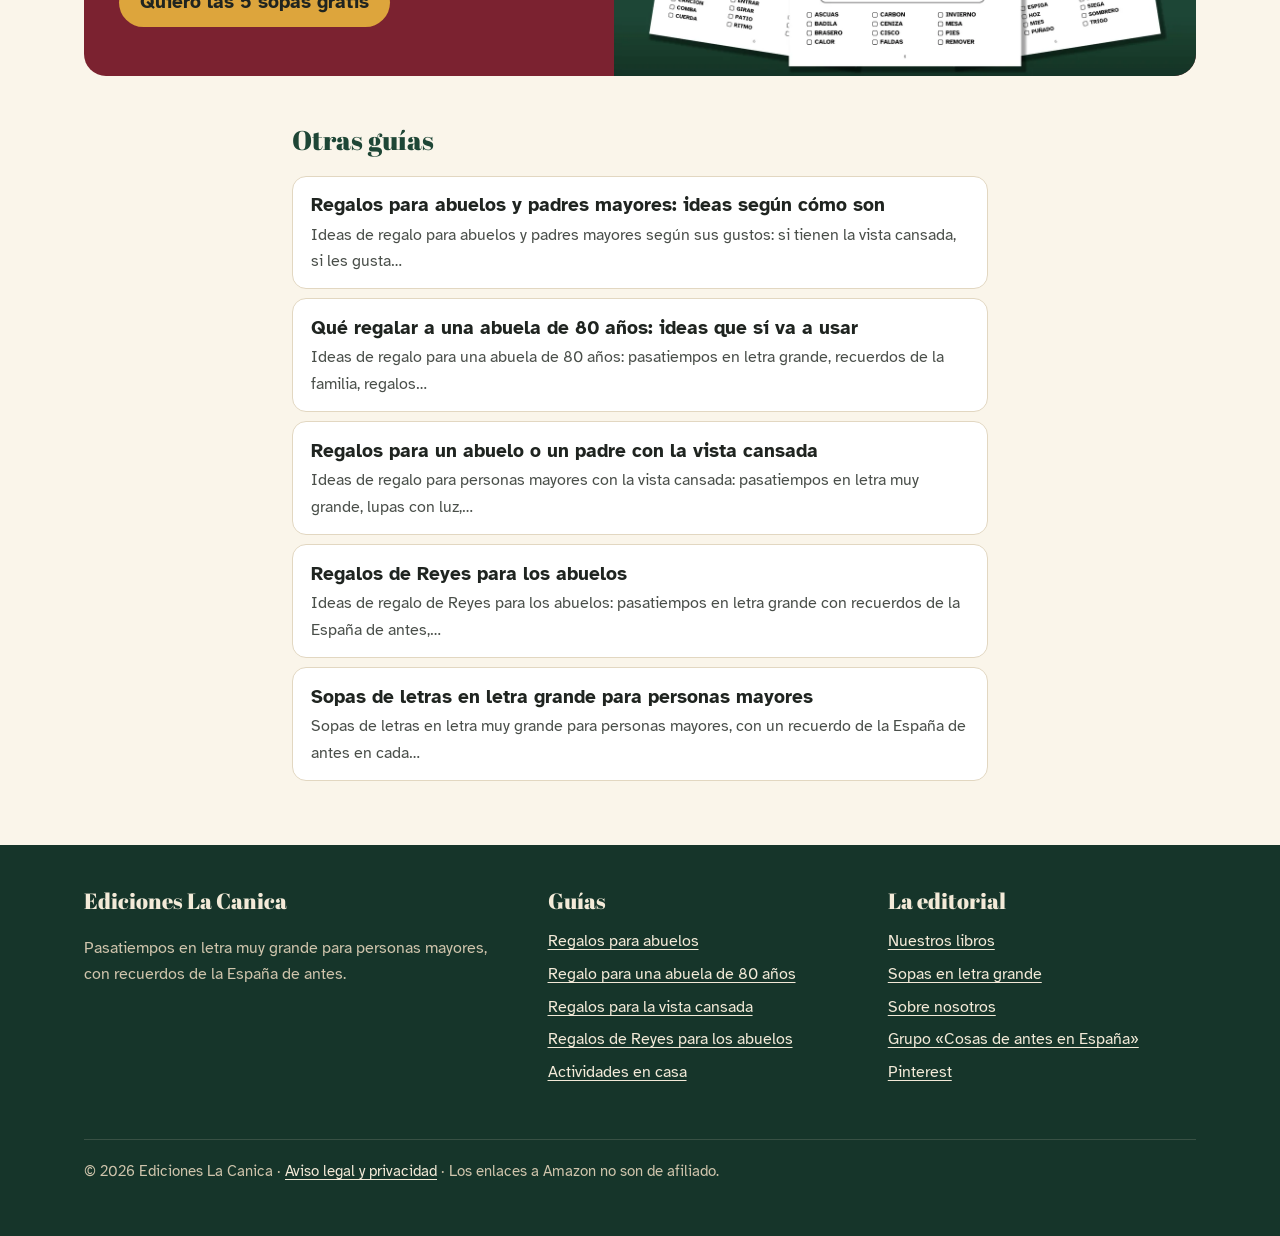
==== commit d8a173a8: "Enlaza el grupo de Facebook Cosas de antes en España Co-Authored-By: Claude Opus 5.5 <noreply@anthro" ====
--- a/actividades-para-mayores-en-casa/index.html
+++ b/actividades-para-mayores-en-casa/index.html
@@ -21,7 +21,7 @@
 <link rel="preload" href="/fuentes/abril-fatface.woff2" as="font" type="font/woff2" crossorigin>
 <link rel="preload" href="/fuentes/atkinson-canica.woff2" as="font" type="font/woff2" crossorigin>
 <link rel="stylesheet" href="/estilo.css">
-<script type="application/ld+json">{"@context": "https://schema.org", "@graph": [{"@type": "Organization", "@id": "https://edicioneslacanica.github.io/#organizacion", "name": "Ediciones La Canica", "url": "https://edicioneslacanica.github.io/", "logo": "https://edicioneslacanica.github.io/img/logo.png", "sameAs": ["https://www.pinterest.com/edicioneslacanica"]}, {"@type": "WebSite", "@id": "https://edicioneslacanica.github.io/#web", "url": "https://edicioneslacanica.github.io/", "name": "Ediciones La Canica", "inLanguage": "es-ES", "publisher": {"@id": "https://edicioneslacanica.github.io/#organizacion"}}, {"@type": "Article", "headline": "Actividades para personas mayores en casa", "description": "Ideas sencillas de actividades para personas mayores en casa: pasatiempos en letra grande, juegos para hacer en familia, música, plantas y recuerdos.", "inLanguage": "es-ES", "dateModified": "2026-11-15", "mainEntityOfPage": "https://edicioneslacanica.github.io/actividades-para-mayores-en-casa/", "author": {"@id": "https://edicioneslacanica.github.io/#organizacion"}, "publisher": {"@id": "https://edicioneslacanica.github.io/#organizacion"}, "image": "https://edicioneslacanica.github.io/img/sopa-la-siega.webp"}, {"@type": "FAQPage", "mainEntity": [{"@type": "Question", "name": "¿Qué actividades puede hacer una persona mayor sola en casa?", "acceptedAnswer": {"@type": "Answer", "text": "Pasatiempos en letra grande, escuchar la radio o audiolibros, cuidar plantas en maceta, ordenar fotos o escribir sus recuerdos. Mejor si son actividades sencillas y que pueda hacer a su ritmo."}}, {"@type": "Question", "name": "¿Qué juegos se pueden hacer con los abuelos?", "acceptedAnswer": {"@type": "Answer", "text": "Juegos de cartas de siempre, el dominó, sopas de letras a medias o adivinar quién sale en fotos antiguas de la familia."}}]}, {"@type": "BreadcrumbList", "itemListElement": [{"@type": "ListItem", "position": 1, "name": "Inicio", "item": "https://edicioneslacanica.github.io/"}, {"@type": "ListItem", "position": 2, "name": "Actividades para personas mayores en casa", "item": "https://edicioneslacanica.github.io/actividades-para-mayores-en-casa/"}]}]}</script>
+<script type="application/ld+json">{"@context": "https://schema.org", "@graph": [{"@type": "Organization", "@id": "https://edicioneslacanica.github.io/#organizacion", "name": "Ediciones La Canica", "url": "https://edicioneslacanica.github.io/", "logo": "https://edicioneslacanica.github.io/img/logo.png", "sameAs": ["https://www.pinterest.com/edicioneslacanica"]}, {"@type": "WebSite", "@id": "https://edicioneslacanica.github.io/#web", "url": "https://edicioneslacanica.github.io/", "name": "Ediciones La Canica", "inLanguage": "es-ES", "publisher": {"@id": "https://edicioneslacanica.github.io/#organizacion"}}, {"@type": "Article", "headline": "Actividades para personas mayores en casa", "description": "Ideas sencillas de actividades para personas mayores en casa: pasatiempos en letra grande, juegos para hacer en familia, música, plantas y recuerdos.", "inLanguage": "es-ES", "dateModified": "2026-11-17", "mainEntityOfPage": "https://edicioneslacanica.github.io/actividades-para-mayores-en-casa/", "author": {"@id": "https://edicioneslacanica.github.io/#organizacion"}, "publisher": {"@id": "https://edicioneslacanica.github.io/#organizacion"}, "image": "https://edicioneslacanica.github.io/img/sopa-la-siega.webp"}, {"@type": "FAQPage", "mainEntity": [{"@type": "Question", "name": "¿Qué actividades puede hacer una persona mayor sola en casa?", "acceptedAnswer": {"@type": "Answer", "text": "Pasatiempos en letra grande, escuchar la radio o audiolibros, cuidar plantas en maceta, ordenar fotos o escribir sus recuerdos. Mejor si son actividades sencillas y que pueda hacer a su ritmo."}}, {"@type": "Question", "name": "¿Qué juegos se pueden hacer con los abuelos?", "acceptedAnswer": {"@type": "Answer", "text": "Juegos de cartas de siempre, el dominó, sopas de letras a medias o adivinar quién sale en fotos antiguas de la familia."}}]}, {"@type": "BreadcrumbList", "itemListElement": [{"@type": "ListItem", "position": 1, "name": "Inicio", "item": "https://edicioneslacanica.github.io/"}, {"@type": "ListItem", "position": 2, "name": "Actividades para personas mayores en casa", "item": "https://edicioneslacanica.github.io/actividades-para-mayores-en-casa/"}]}]}</script>
 </head>
 <body>
 <div class="baldosas" aria-hidden="true"></div>
@@ -54,7 +54,7 @@
   </div>
 </section>
 <article class="articulo">
-<p class="actualizado">Actualizado el 15 de noviembre de 2026 · Ediciones La Canica</p>
+<p class="actualizado">Actualizado el 17 de noviembre de 2026 · Ediciones La Canica</p>
 
 <p class="resumen"><strong>En pocas palabras:</strong> lo que mejor funciona es lo sencillo y conocido: pasatiempos, juegos de siempre, música de su época y conversación. Mejor un rato cada día que una actividad larga de vez en cuando.</p>
 
@@ -69,6 +69,7 @@
 <div class="ideas">
 <div class="idea"><h3>Juegos de cartas y dominó</h3><p>Los de toda la vida: reglas que ya conocen y ganas de jugar.</p></div>
 <div class="idea"><h3>Fotos antiguas</h3><p>Mirarlas juntos y apuntar detrás quién sale y dónde.</p></div>
+<div class="idea nuestra"><span class="sello">Lo hacemos nosotros</span><h3>Charlar de recuerdos con gente de su edad</h3><p>En nuestro grupo de Facebook <a href="https://www.facebook.com/groups/cosasdeantesenespana" rel="noopener">Cosas de antes en España</a> cada día hay una pregunta sobre la vida de antes y se comparten fotos antiguas. Ayúdale a entrar y a escribir su primer recuerdo.</p></div>
 <div class="idea"><h3>Cocinar su receta de siempre</h3><p>Que sea la persona mayor quien explique los pasos.</p></div>
 </div>
 
@@ -118,6 +119,7 @@
         <li><a href="/libros/">Nuestros libros</a></li>
         <li><a href="/sopas-de-letras-letra-grande/">Sopas en letra grande</a></li>
         <li><a href="/sobre-nosotros/">Sobre nosotros</a></li>
+        <li><a href="https://www.facebook.com/groups/cosasdeantesenespana" rel="noopener">Grupo «Cosas de antes en España»</a></li>
         <li><a href="https://www.pinterest.com/edicioneslacanica" rel="noopener">Pinterest</a></li>
       </ul>
     </div>
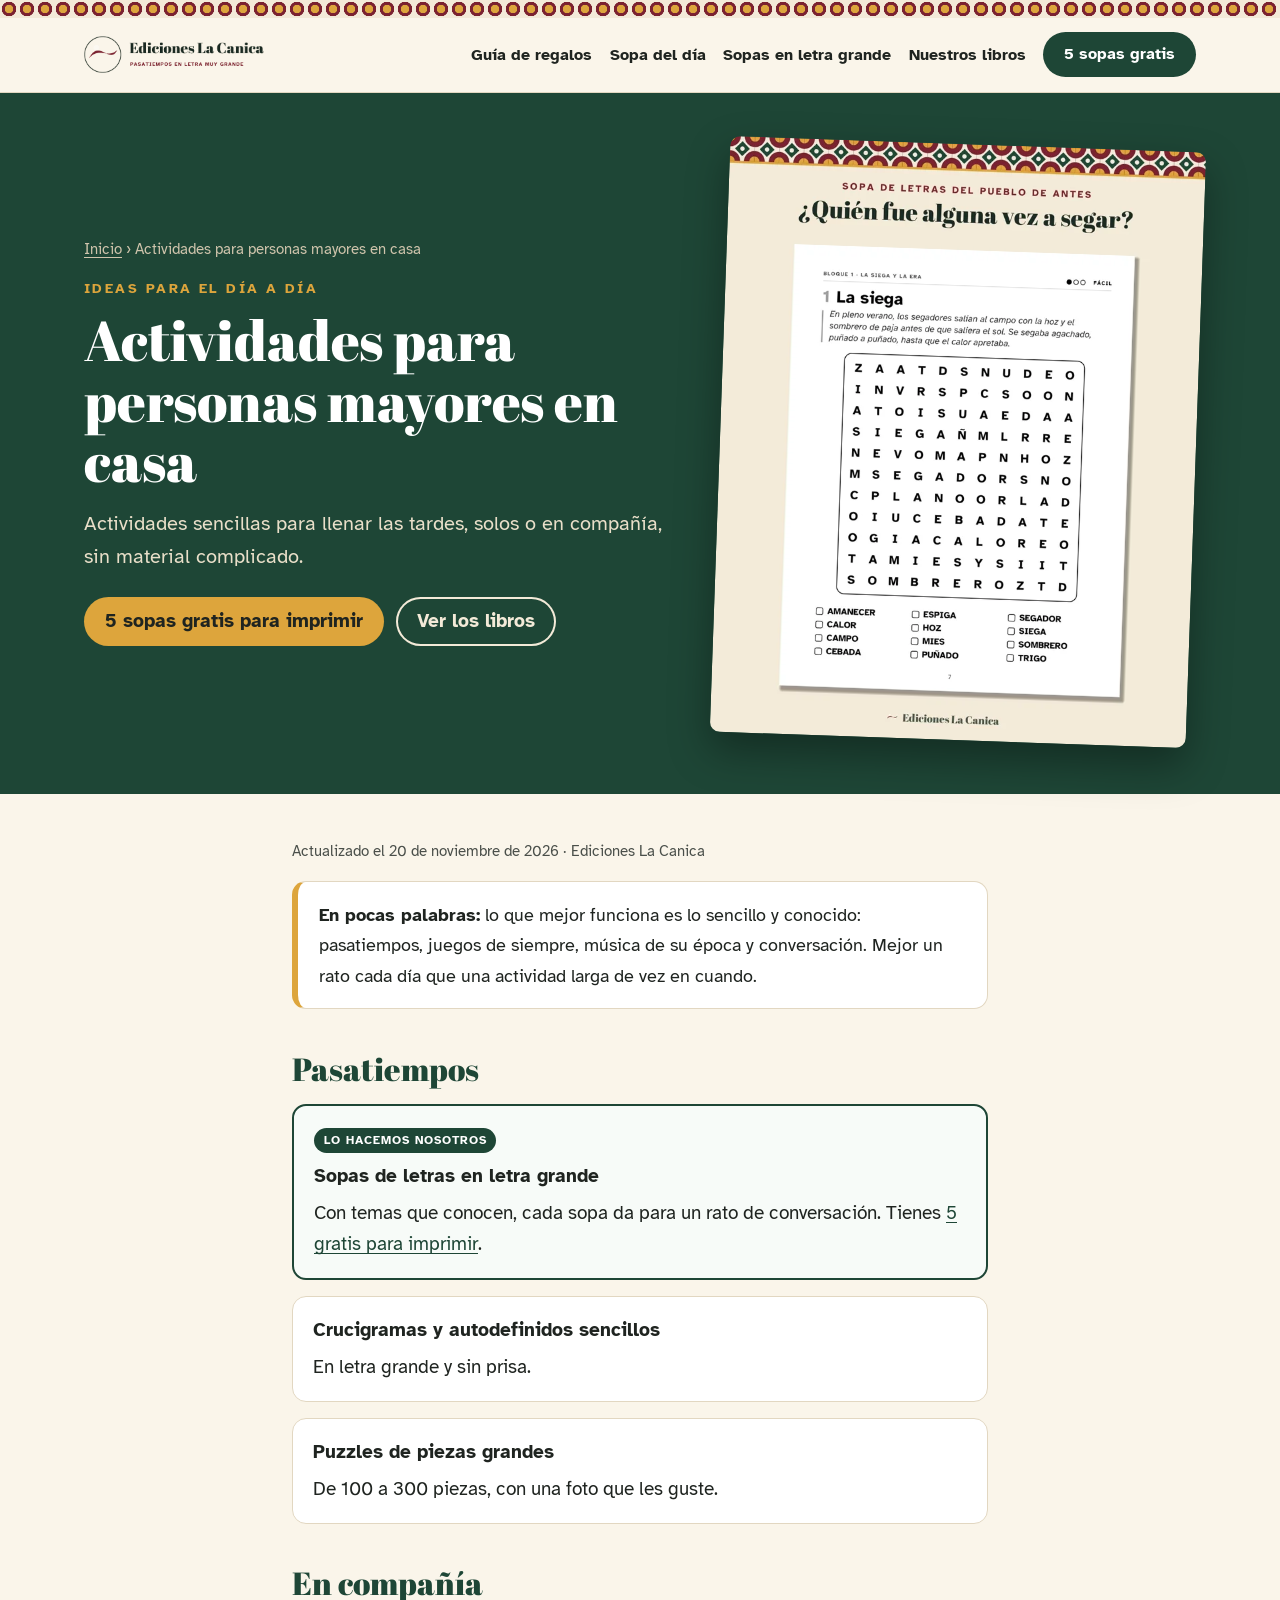
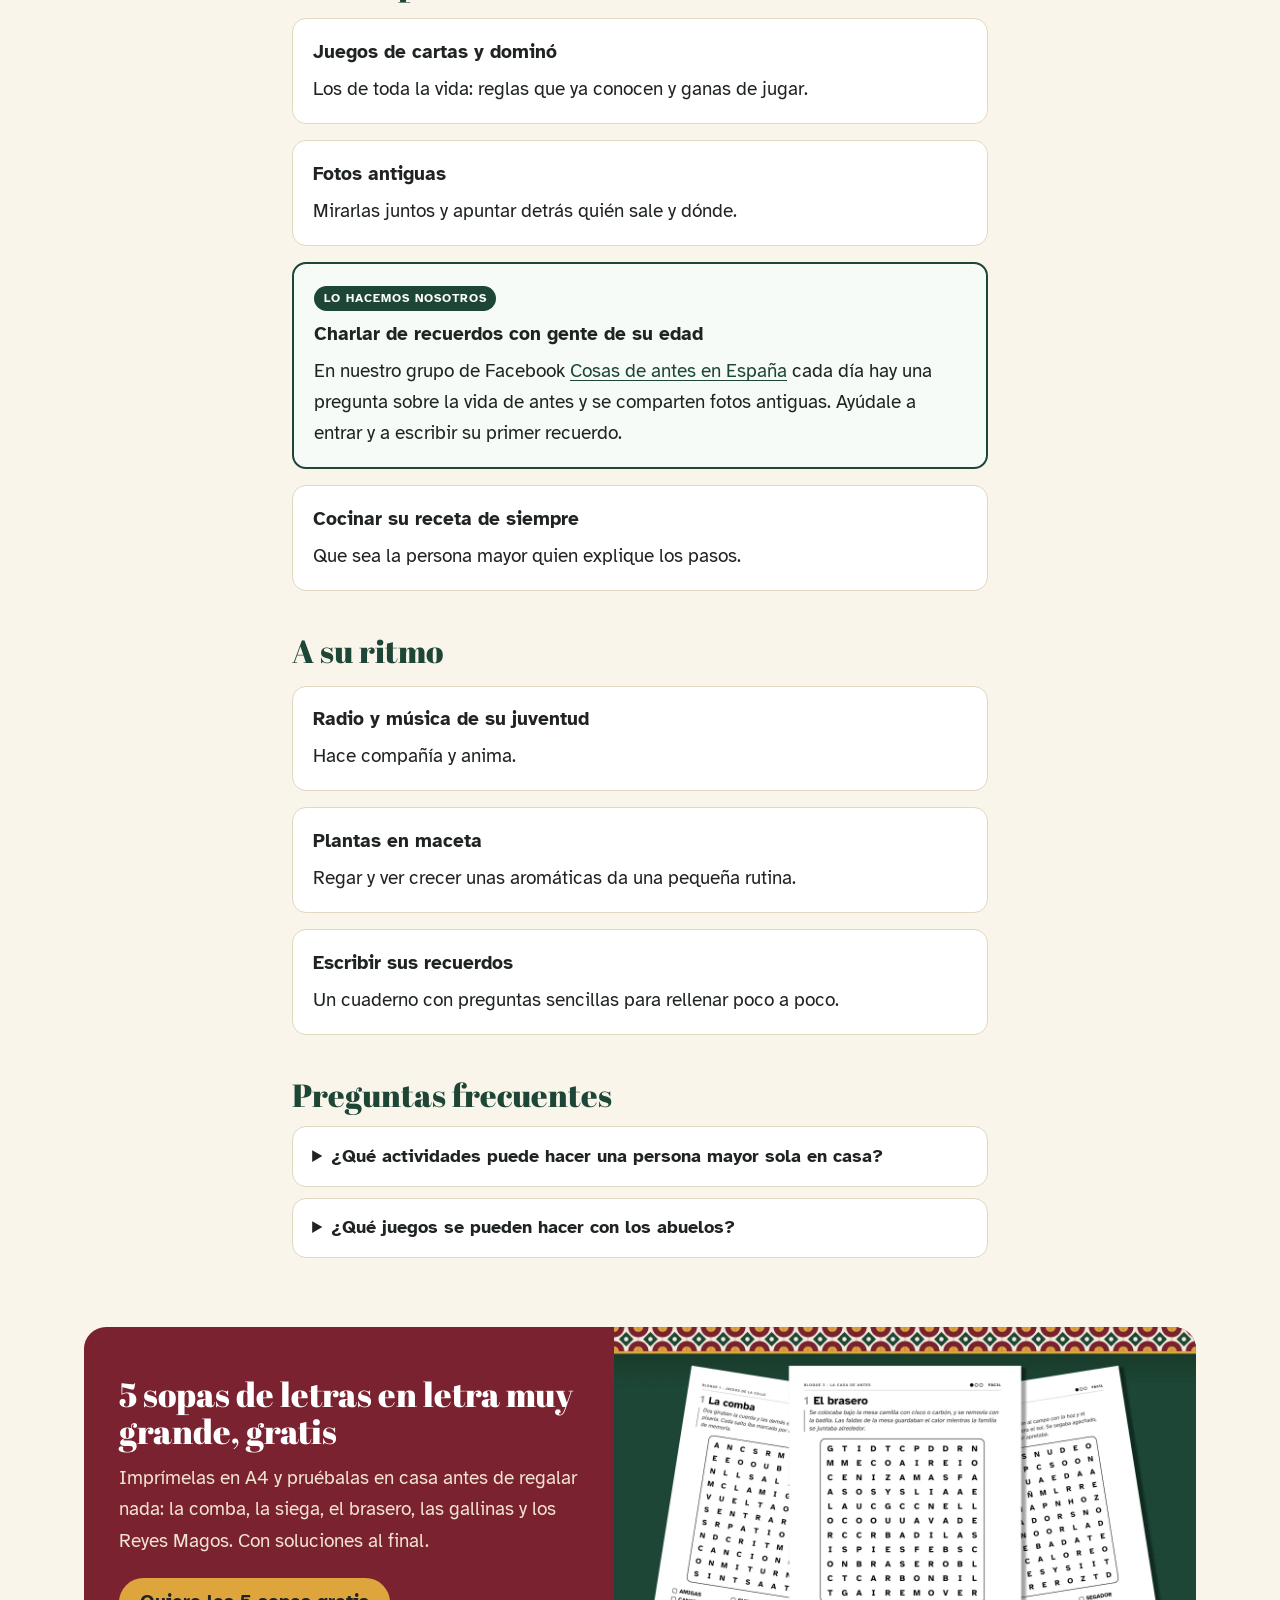
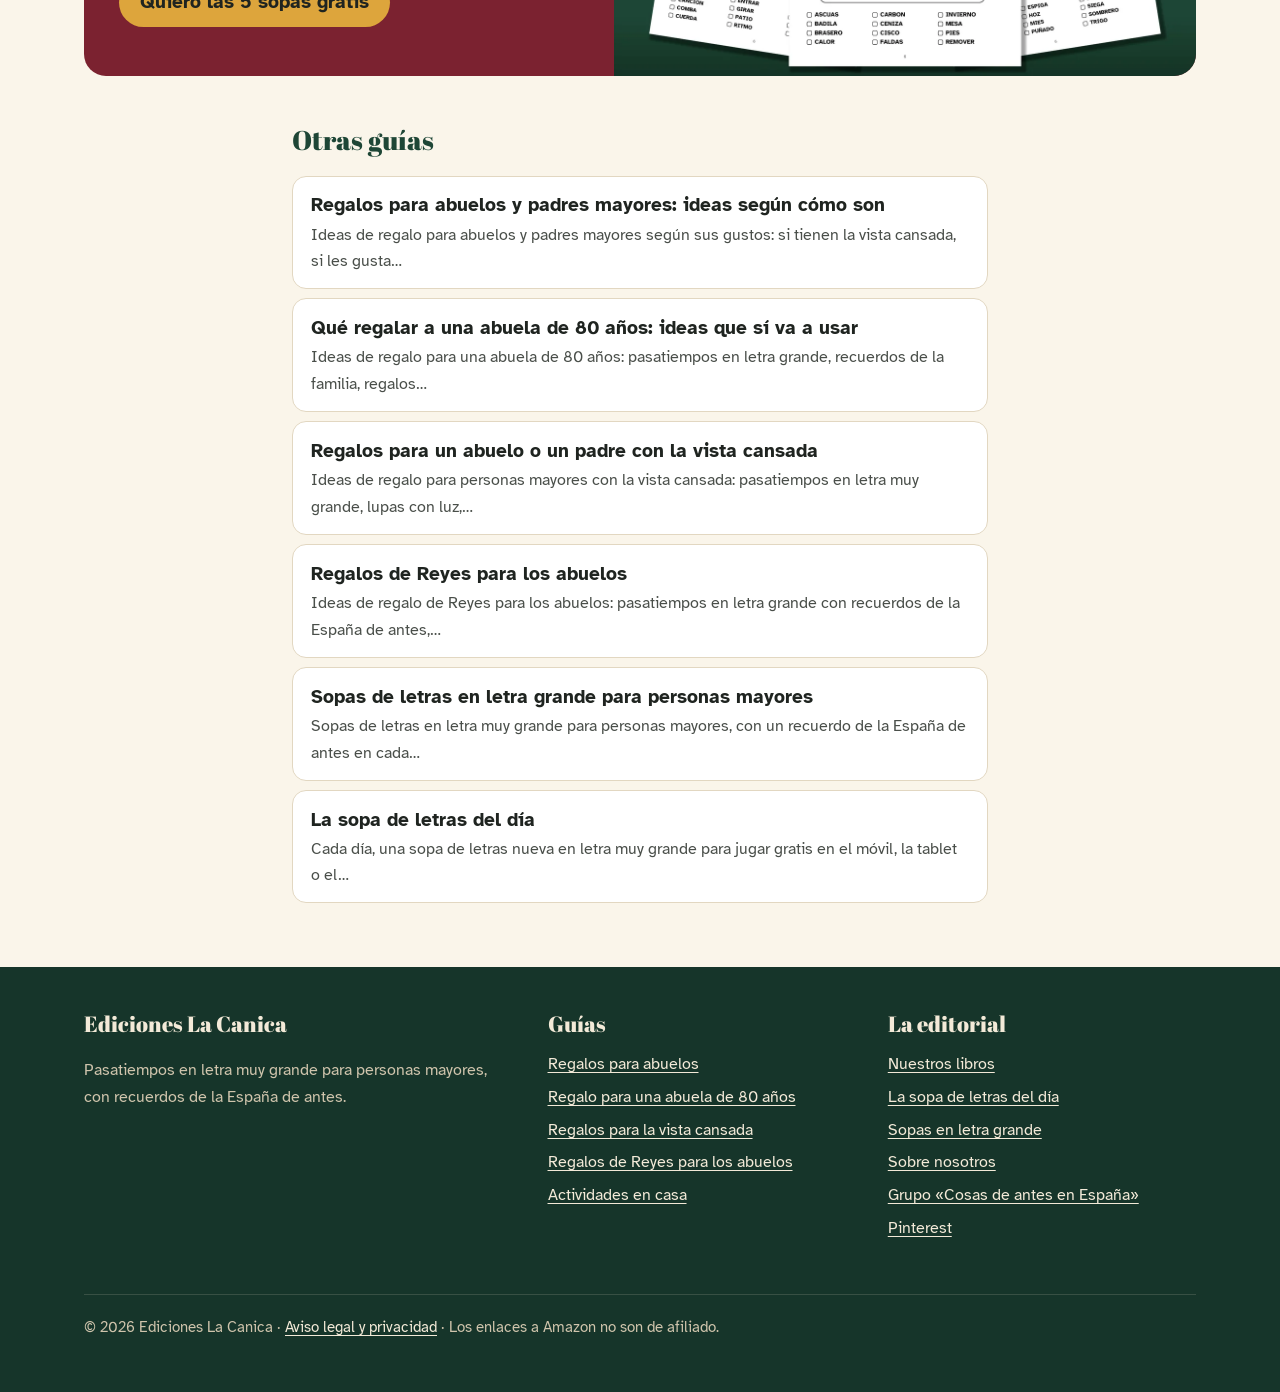
==== commit bae80af5: "La sopa de letras del día: juego diario en letra grande Co-Authored-By: Claude Opus 5.5 <noreply@ant" ====
--- a/actividades-para-mayores-en-casa/index.html
+++ b/actividades-para-mayores-en-casa/index.html
@@ -21,7 +21,7 @@
 <link rel="preload" href="/fuentes/abril-fatface.woff2" as="font" type="font/woff2" crossorigin>
 <link rel="preload" href="/fuentes/atkinson-canica.woff2" as="font" type="font/woff2" crossorigin>
 <link rel="stylesheet" href="/estilo.css">
-<script type="application/ld+json">{"@context": "https://schema.org", "@graph": [{"@type": "Organization", "@id": "https://edicioneslacanica.github.io/#organizacion", "name": "Ediciones La Canica", "url": "https://edicioneslacanica.github.io/", "logo": "https://edicioneslacanica.github.io/img/logo.png", "sameAs": ["https://www.pinterest.com/edicioneslacanica"]}, {"@type": "WebSite", "@id": "https://edicioneslacanica.github.io/#web", "url": "https://edicioneslacanica.github.io/", "name": "Ediciones La Canica", "inLanguage": "es-ES", "publisher": {"@id": "https://edicioneslacanica.github.io/#organizacion"}}, {"@type": "Article", "headline": "Actividades para personas mayores en casa", "description": "Ideas sencillas de actividades para personas mayores en casa: pasatiempos en letra grande, juegos para hacer en familia, música, plantas y recuerdos.", "inLanguage": "es-ES", "dateModified": "2026-11-17", "mainEntityOfPage": "https://edicioneslacanica.github.io/actividades-para-mayores-en-casa/", "author": {"@id": "https://edicioneslacanica.github.io/#organizacion"}, "publisher": {"@id": "https://edicioneslacanica.github.io/#organizacion"}, "image": "https://edicioneslacanica.github.io/img/sopa-la-siega.webp"}, {"@type": "FAQPage", "mainEntity": [{"@type": "Question", "name": "¿Qué actividades puede hacer una persona mayor sola en casa?", "acceptedAnswer": {"@type": "Answer", "text": "Pasatiempos en letra grande, escuchar la radio o audiolibros, cuidar plantas en maceta, ordenar fotos o escribir sus recuerdos. Mejor si son actividades sencillas y que pueda hacer a su ritmo."}}, {"@type": "Question", "name": "¿Qué juegos se pueden hacer con los abuelos?", "acceptedAnswer": {"@type": "Answer", "text": "Juegos de cartas de siempre, el dominó, sopas de letras a medias o adivinar quién sale en fotos antiguas de la familia."}}]}, {"@type": "BreadcrumbList", "itemListElement": [{"@type": "ListItem", "position": 1, "name": "Inicio", "item": "https://edicioneslacanica.github.io/"}, {"@type": "ListItem", "position": 2, "name": "Actividades para personas mayores en casa", "item": "https://edicioneslacanica.github.io/actividades-para-mayores-en-casa/"}]}]}</script>
+<script type="application/ld+json">{"@context": "https://schema.org", "@graph": [{"@type": "Organization", "@id": "https://edicioneslacanica.github.io/#organizacion", "name": "Ediciones La Canica", "url": "https://edicioneslacanica.github.io/", "logo": "https://edicioneslacanica.github.io/img/logo.png", "sameAs": ["https://www.pinterest.com/edicioneslacanica"]}, {"@type": "WebSite", "@id": "https://edicioneslacanica.github.io/#web", "url": "https://edicioneslacanica.github.io/", "name": "Ediciones La Canica", "inLanguage": "es-ES", "publisher": {"@id": "https://edicioneslacanica.github.io/#organizacion"}}, {"@type": "Article", "headline": "Actividades para personas mayores en casa", "description": "Ideas sencillas de actividades para personas mayores en casa: pasatiempos en letra grande, juegos para hacer en familia, música, plantas y recuerdos.", "inLanguage": "es-ES", "dateModified": "2026-11-20", "mainEntityOfPage": "https://edicioneslacanica.github.io/actividades-para-mayores-en-casa/", "author": {"@id": "https://edicioneslacanica.github.io/#organizacion"}, "publisher": {"@id": "https://edicioneslacanica.github.io/#organizacion"}, "image": "https://edicioneslacanica.github.io/img/sopa-la-siega.webp"}, {"@type": "FAQPage", "mainEntity": [{"@type": "Question", "name": "¿Qué actividades puede hacer una persona mayor sola en casa?", "acceptedAnswer": {"@type": "Answer", "text": "Pasatiempos en letra grande, escuchar la radio o audiolibros, cuidar plantas en maceta, ordenar fotos o escribir sus recuerdos. Mejor si son actividades sencillas y que pueda hacer a su ritmo."}}, {"@type": "Question", "name": "¿Qué juegos se pueden hacer con los abuelos?", "acceptedAnswer": {"@type": "Answer", "text": "Juegos de cartas de siempre, el dominó, sopas de letras a medias o adivinar quién sale en fotos antiguas de la familia."}}]}, {"@type": "BreadcrumbList", "itemListElement": [{"@type": "ListItem", "position": 1, "name": "Inicio", "item": "https://edicioneslacanica.github.io/"}, {"@type": "ListItem", "position": 2, "name": "Actividades para personas mayores en casa", "item": "https://edicioneslacanica.github.io/actividades-para-mayores-en-casa/"}]}]}</script>
 </head>
 <body>
 <div class="baldosas" aria-hidden="true"></div>
@@ -31,6 +31,7 @@
     
 <nav class="menu" aria-label="Principal">
   <a href="/">Guía de regalos</a>
+  <a href="/sopa-del-dia/">Sopa del día</a>
   <a href="/sopas-de-letras-letra-grande/">Sopas en letra grande</a>
   <a href="/libros/">Nuestros libros</a>
   <a class="boton" href="https://sopas-letra-grande-gratis.subscribepage.io" rel="noopener">5 sopas gratis</a>
@@ -54,7 +55,7 @@
   </div>
 </section>
 <article class="articulo">
-<p class="actualizado">Actualizado el 17 de noviembre de 2026 · Ediciones La Canica</p>
+<p class="actualizado">Actualizado el 20 de noviembre de 2026 · Ediciones La Canica</p>
 
 <p class="resumen"><strong>En pocas palabras:</strong> lo que mejor funciona es lo sencillo y conocido: pasatiempos, juegos de siempre, música de su época y conversación. Mejor un rato cada día que una actividad larga de vez en cuando.</p>
 
@@ -95,7 +96,7 @@
     <img src="/img/sopas-gratis.webp" width="1200" height="720" loading="lazy" alt="Tres páginas de sopas de letras en letra muy grande para imprimir">
   </div>
 </section>
-<aside class="otras" aria-label="Otras guías"><h2>Otras guías</h2><ul><li><a href="/">Regalos para abuelos y padres mayores: ideas según cómo son<span>Ideas de regalo para abuelos y padres mayores según sus gustos: si tienen la vista cansada, si les gusta…</span></a></li><li><a href="/regalo-abuela-80-anos/">Qué regalar a una abuela de 80 años: ideas que sí va a usar<span>Ideas de regalo para una abuela de 80 años: pasatiempos en letra grande, recuerdos de la familia, regalos…</span></a></li><li><a href="/regalos-abuelo-vista-cansada/">Regalos para un abuelo o un padre con la vista cansada<span>Ideas de regalo para personas mayores con la vista cansada: pasatiempos en letra muy grande, lupas con luz,…</span></a></li><li><a href="/regalos-reyes-abuelos/">Regalos de Reyes para los abuelos<span>Ideas de regalo de Reyes para los abuelos: pasatiempos en letra grande con recuerdos de la España de antes,…</span></a></li><li><a href="/sopas-de-letras-letra-grande/">Sopas de letras en letra grande para personas mayores<span>Sopas de letras en letra muy grande para personas mayores, con un recuerdo de la España de antes en cada…</span></a></li></ul></aside>
+<aside class="otras" aria-label="Otras guías"><h2>Otras guías</h2><ul><li><a href="/">Regalos para abuelos y padres mayores: ideas según cómo son<span>Ideas de regalo para abuelos y padres mayores según sus gustos: si tienen la vista cansada, si les gusta…</span></a></li><li><a href="/regalo-abuela-80-anos/">Qué regalar a una abuela de 80 años: ideas que sí va a usar<span>Ideas de regalo para una abuela de 80 años: pasatiempos en letra grande, recuerdos de la familia, regalos…</span></a></li><li><a href="/regalos-abuelo-vista-cansada/">Regalos para un abuelo o un padre con la vista cansada<span>Ideas de regalo para personas mayores con la vista cansada: pasatiempos en letra muy grande, lupas con luz,…</span></a></li><li><a href="/regalos-reyes-abuelos/">Regalos de Reyes para los abuelos<span>Ideas de regalo de Reyes para los abuelos: pasatiempos en letra grande con recuerdos de la España de antes,…</span></a></li><li><a href="/sopas-de-letras-letra-grande/">Sopas de letras en letra grande para personas mayores<span>Sopas de letras en letra muy grande para personas mayores, con un recuerdo de la España de antes en cada…</span></a></li><li><a href="/sopa-del-dia/">La sopa de letras del día<span>Cada día, una sopa de letras nueva en letra muy grande para jugar gratis en el móvil, la tablet o el…</span></a></li></ul></aside>
 </main>
 <footer class="pie">
   <div class="dentro">
@@ -117,6 +118,7 @@
       <h2>La editorial</h2>
       <ul>
         <li><a href="/libros/">Nuestros libros</a></li>
+        <li><a href="/sopa-del-dia/">La sopa de letras del día</a></li>
         <li><a href="/sopas-de-letras-letra-grande/">Sopas en letra grande</a></li>
         <li><a href="/sobre-nosotros/">Sobre nosotros</a></li>
         <li><a href="https://www.facebook.com/groups/cosasdeantesenespana" rel="noopener">Grupo «Cosas de antes en España»</a></li>
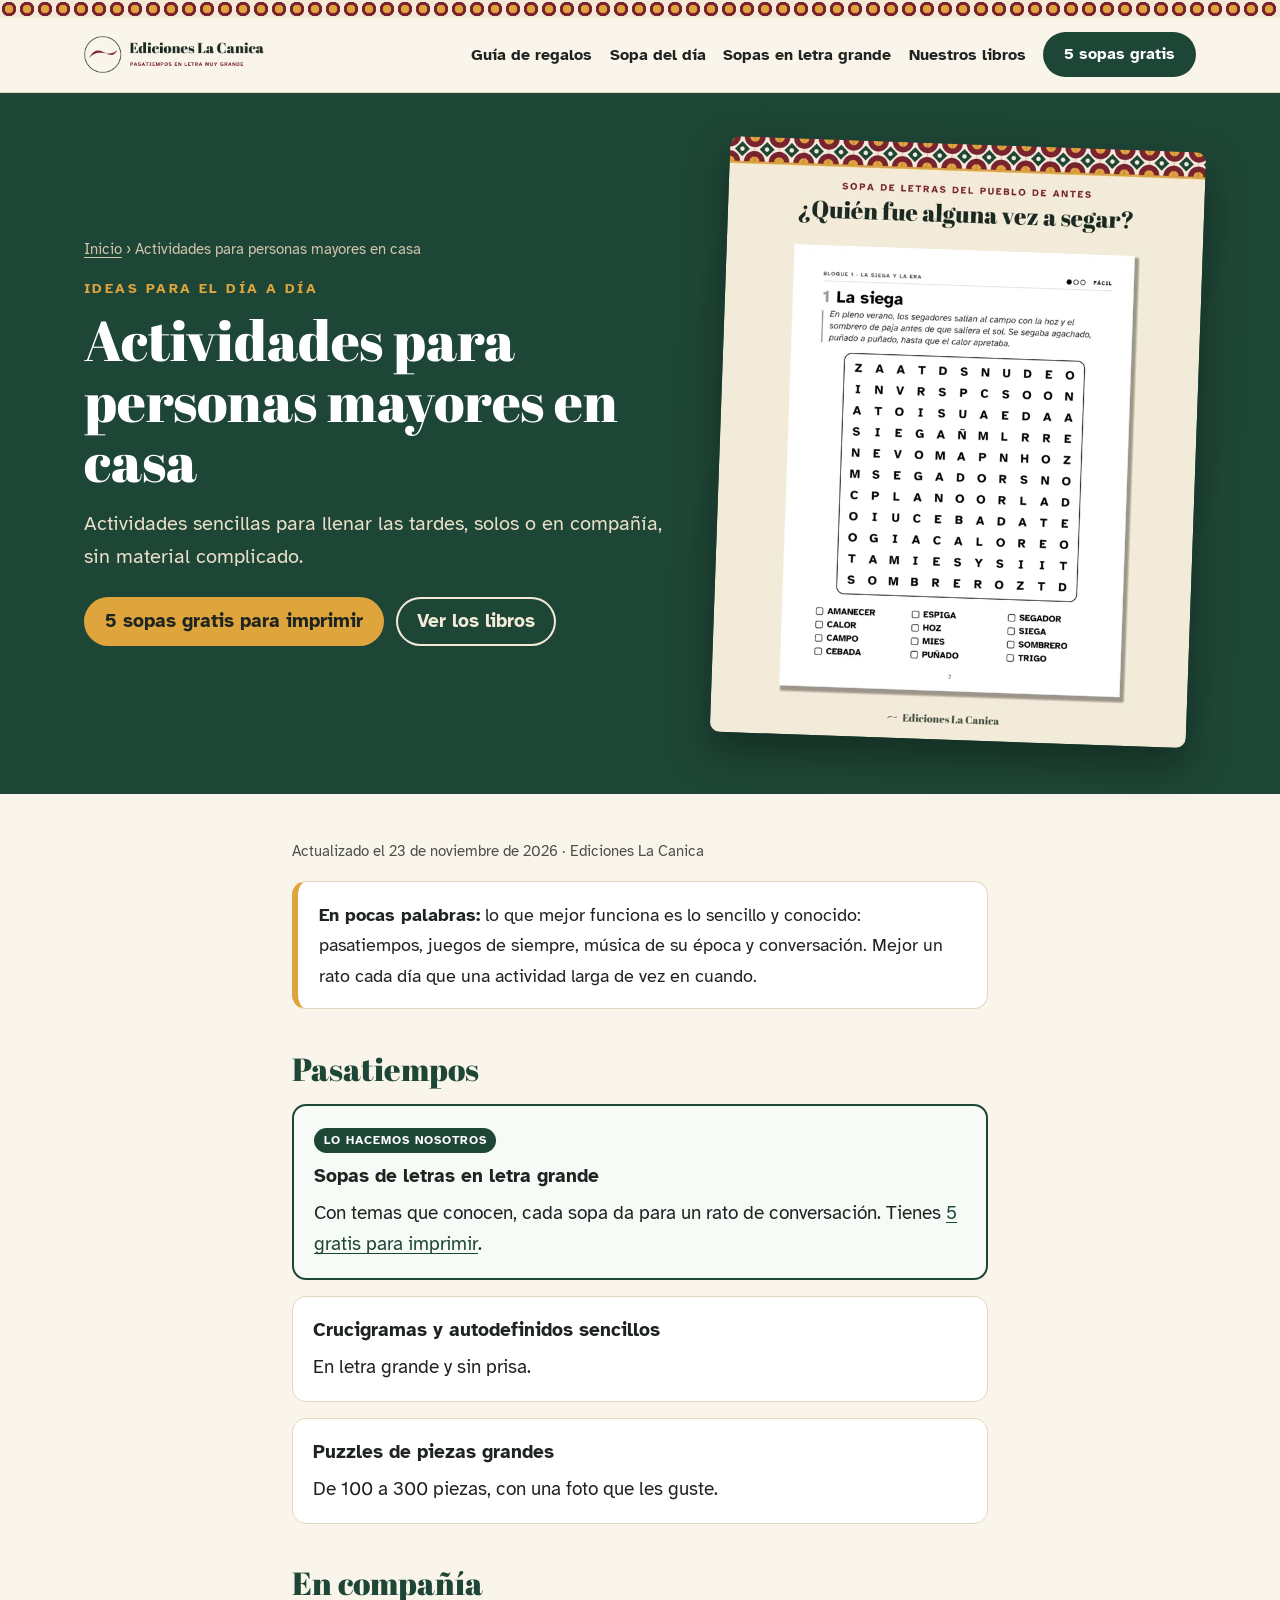
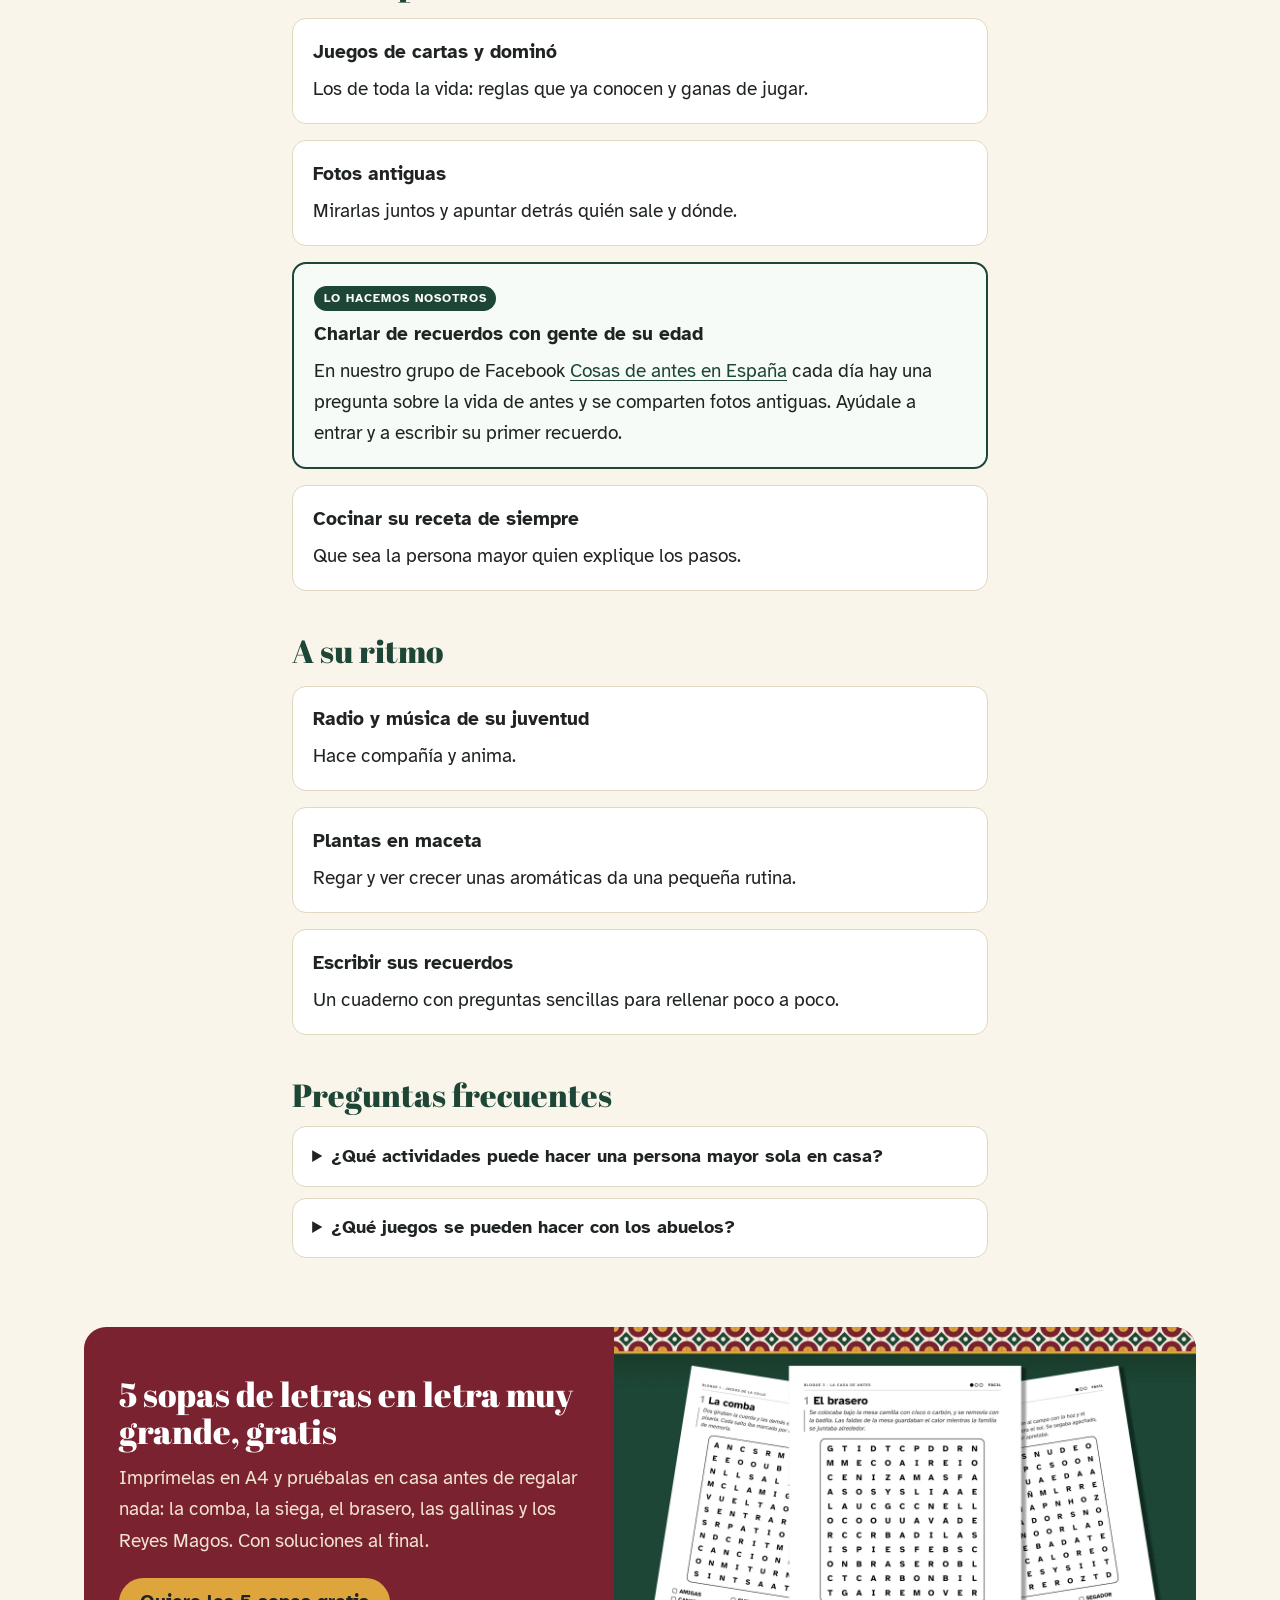
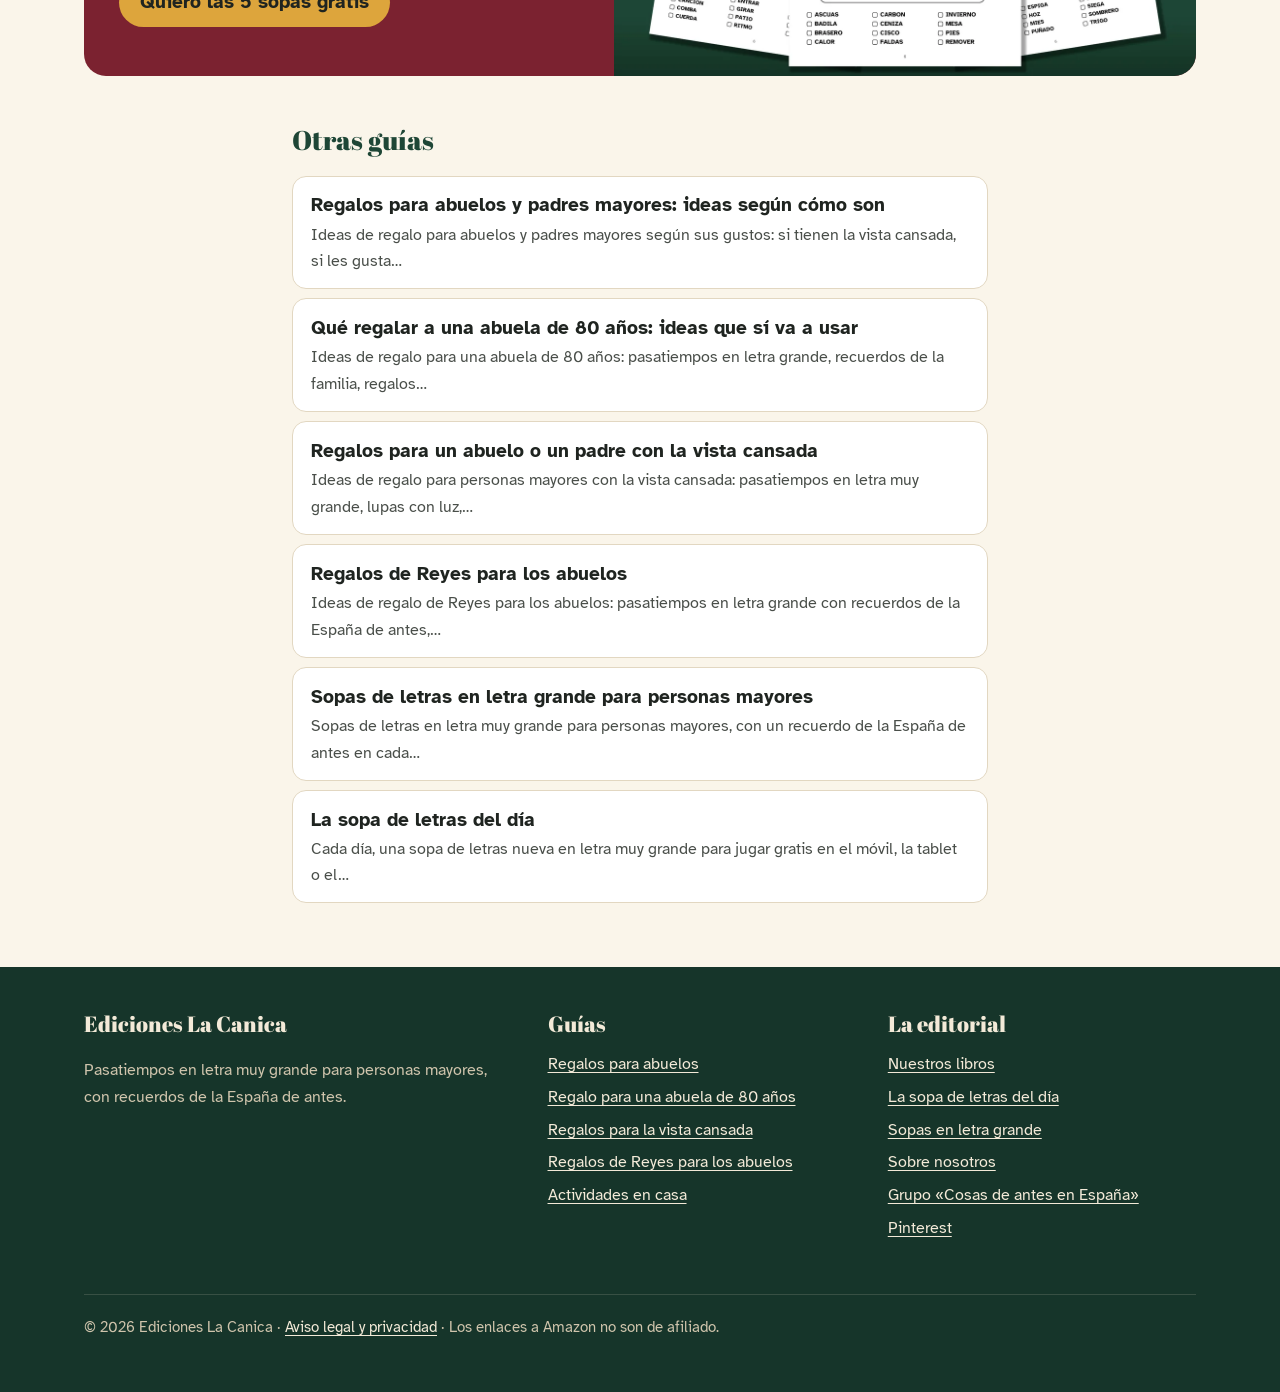
==== commit 5c99bc2b: "Contador de visitas GoatCounter y evento de sopa completada Co-Authored-By: Claude Opus 5.5 <noreply" ====
--- a/actividades-para-mayores-en-casa/index.html
+++ b/actividades-para-mayores-en-casa/index.html
@@ -21,7 +21,8 @@
 <link rel="preload" href="/fuentes/abril-fatface.woff2" as="font" type="font/woff2" crossorigin>
 <link rel="preload" href="/fuentes/atkinson-canica.woff2" as="font" type="font/woff2" crossorigin>
 <link rel="stylesheet" href="/estilo.css">
-<script type="application/ld+json">{"@context": "https://schema.org", "@graph": [{"@type": "Organization", "@id": "https://edicioneslacanica.github.io/#organizacion", "name": "Ediciones La Canica", "url": "https://edicioneslacanica.github.io/", "logo": "https://edicioneslacanica.github.io/img/logo.png", "sameAs": ["https://www.pinterest.com/edicioneslacanica"]}, {"@type": "WebSite", "@id": "https://edicioneslacanica.github.io/#web", "url": "https://edicioneslacanica.github.io/", "name": "Ediciones La Canica", "inLanguage": "es-ES", "publisher": {"@id": "https://edicioneslacanica.github.io/#organizacion"}}, {"@type": "Article", "headline": "Actividades para personas mayores en casa", "description": "Ideas sencillas de actividades para personas mayores en casa: pasatiempos en letra grande, juegos para hacer en familia, música, plantas y recuerdos.", "inLanguage": "es-ES", "dateModified": "2026-11-20", "mainEntityOfPage": "https://edicioneslacanica.github.io/actividades-para-mayores-en-casa/", "author": {"@id": "https://edicioneslacanica.github.io/#organizacion"}, "publisher": {"@id": "https://edicioneslacanica.github.io/#organizacion"}, "image": "https://edicioneslacanica.github.io/img/sopa-la-siega.webp"}, {"@type": "FAQPage", "mainEntity": [{"@type": "Question", "name": "¿Qué actividades puede hacer una persona mayor sola en casa?", "acceptedAnswer": {"@type": "Answer", "text": "Pasatiempos en letra grande, escuchar la radio o audiolibros, cuidar plantas en maceta, ordenar fotos o escribir sus recuerdos. Mejor si son actividades sencillas y que pueda hacer a su ritmo."}}, {"@type": "Question", "name": "¿Qué juegos se pueden hacer con los abuelos?", "acceptedAnswer": {"@type": "Answer", "text": "Juegos de cartas de siempre, el dominó, sopas de letras a medias o adivinar quién sale en fotos antiguas de la familia."}}]}, {"@type": "BreadcrumbList", "itemListElement": [{"@type": "ListItem", "position": 1, "name": "Inicio", "item": "https://edicioneslacanica.github.io/"}, {"@type": "ListItem", "position": 2, "name": "Actividades para personas mayores en casa", "item": "https://edicioneslacanica.github.io/actividades-para-mayores-en-casa/"}]}]}</script>
+<script type="application/ld+json">{"@context": "https://schema.org", "@graph": [{"@type": "Organization", "@id": "https://edicioneslacanica.github.io/#organizacion", "name": "Ediciones La Canica", "url": "https://edicioneslacanica.github.io/", "logo": "https://edicioneslacanica.github.io/img/logo.png", "sameAs": ["https://www.pinterest.com/edicioneslacanica"]}, {"@type": "WebSite", "@id": "https://edicioneslacanica.github.io/#web", "url": "https://edicioneslacanica.github.io/", "name": "Ediciones La Canica", "inLanguage": "es-ES", "publisher": {"@id": "https://edicioneslacanica.github.io/#organizacion"}}, {"@type": "Article", "headline": "Actividades para personas mayores en casa", "description": "Ideas sencillas de actividades para personas mayores en casa: pasatiempos en letra grande, juegos para hacer en familia, música, plantas y recuerdos.", "inLanguage": "es-ES", "dateModified": "2026-11-23", "mainEntityOfPage": "https://edicioneslacanica.github.io/actividades-para-mayores-en-casa/", "author": {"@id": "https://edicioneslacanica.github.io/#organizacion"}, "publisher": {"@id": "https://edicioneslacanica.github.io/#organizacion"}, "image": "https://edicioneslacanica.github.io/img/sopa-la-siega.webp"}, {"@type": "FAQPage", "mainEntity": [{"@type": "Question", "name": "¿Qué actividades puede hacer una persona mayor sola en casa?", "acceptedAnswer": {"@type": "Answer", "text": "Pasatiempos en letra grande, escuchar la radio o audiolibros, cuidar plantas en maceta, ordenar fotos o escribir sus recuerdos. Mejor si son actividades sencillas y que pueda hacer a su ritmo."}}, {"@type": "Question", "name": "¿Qué juegos se pueden hacer con los abuelos?", "acceptedAnswer": {"@type": "Answer", "text": "Juegos de cartas de siempre, el dominó, sopas de letras a medias o adivinar quién sale en fotos antiguas de la familia."}}]}, {"@type": "BreadcrumbList", "itemListElement": [{"@type": "ListItem", "position": 1, "name": "Inicio", "item": "https://edicioneslacanica.github.io/"}, {"@type": "ListItem", "position": 2, "name": "Actividades para personas mayores en casa", "item": "https://edicioneslacanica.github.io/actividades-para-mayores-en-casa/"}]}]}</script>
+<script data-goatcounter="https://lacanica.goatcounter.com/count" async src="//gc.zgo.at/count.js"></script>
 </head>
 <body>
 <div class="baldosas" aria-hidden="true"></div>
@@ -55,7 +56,7 @@
   </div>
 </section>
 <article class="articulo">
-<p class="actualizado">Actualizado el 20 de noviembre de 2026 · Ediciones La Canica</p>
+<p class="actualizado">Actualizado el 23 de noviembre de 2026 · Ediciones La Canica</p>
 
 <p class="resumen"><strong>En pocas palabras:</strong> lo que mejor funciona es lo sencillo y conocido: pasatiempos, juegos de siempre, música de su época y conversación. Mejor un rato cada día que una actividad larga de vez en cuando.</p>
 
